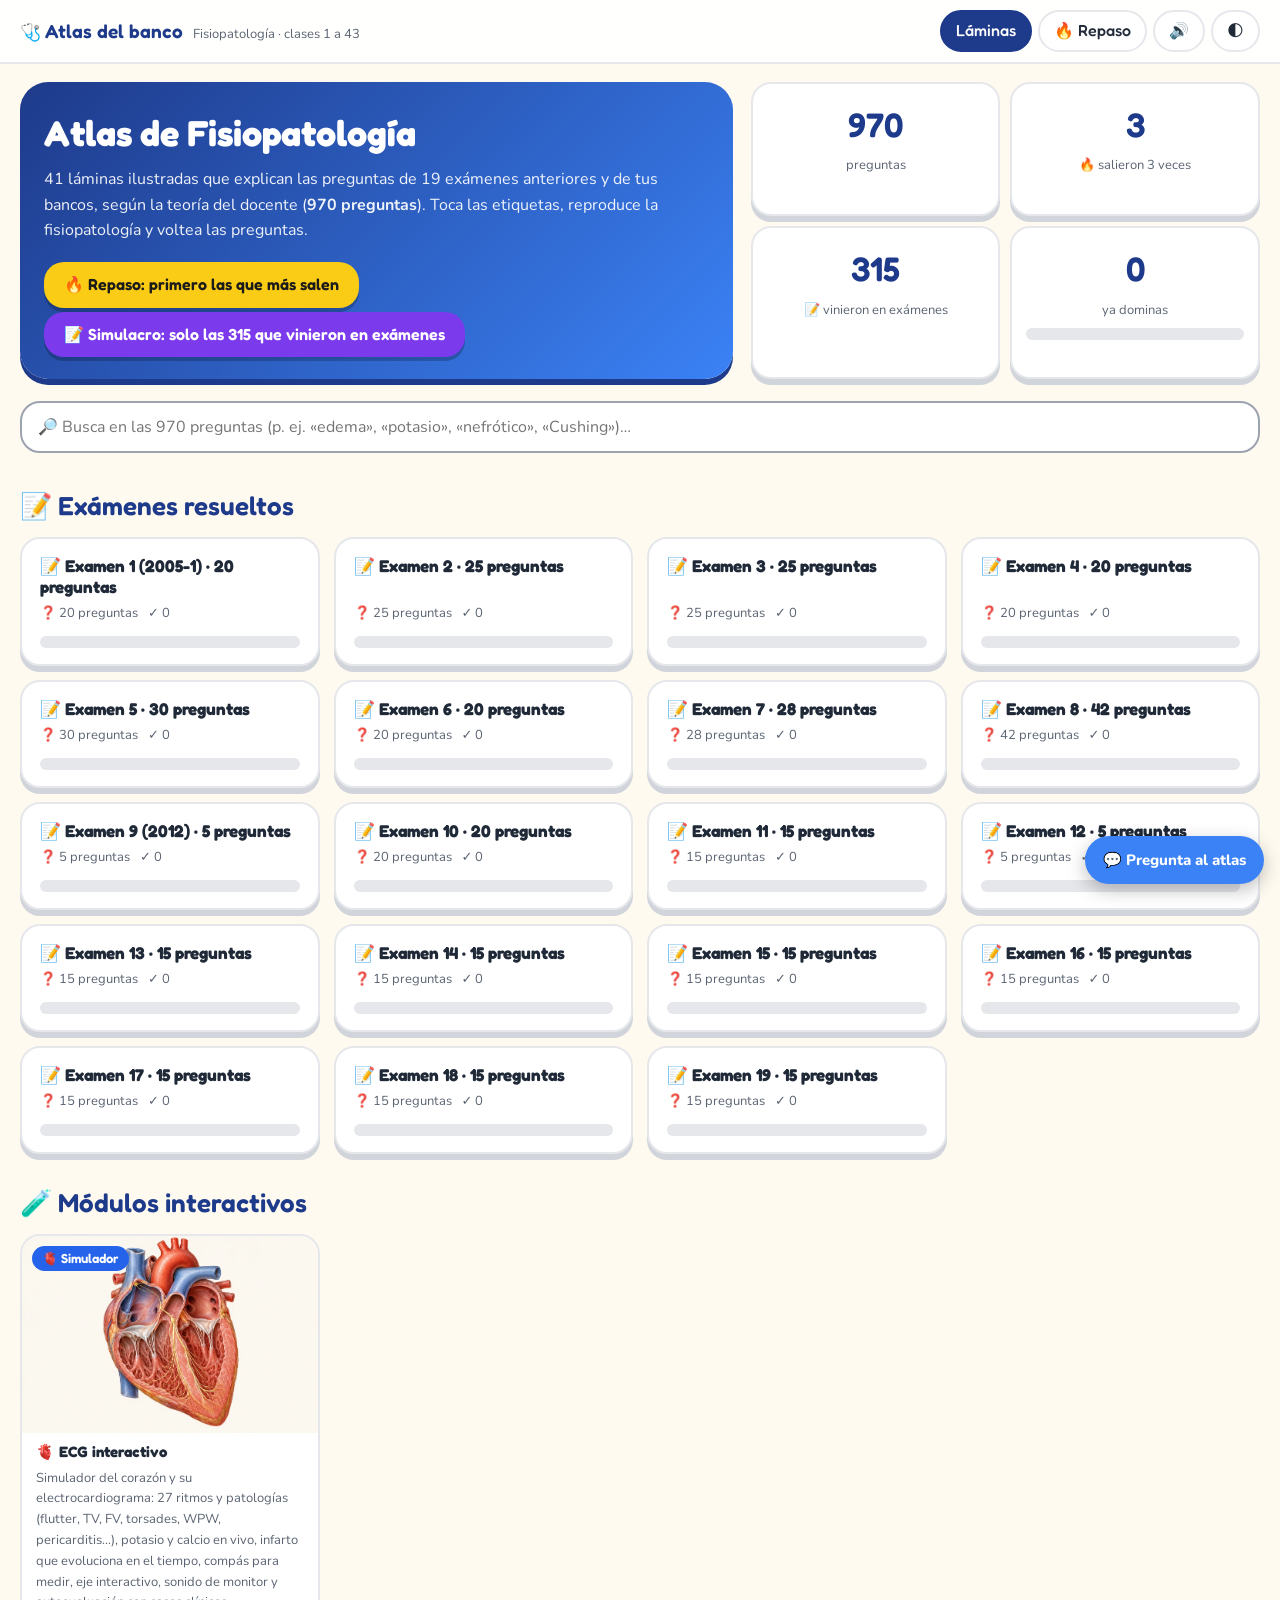
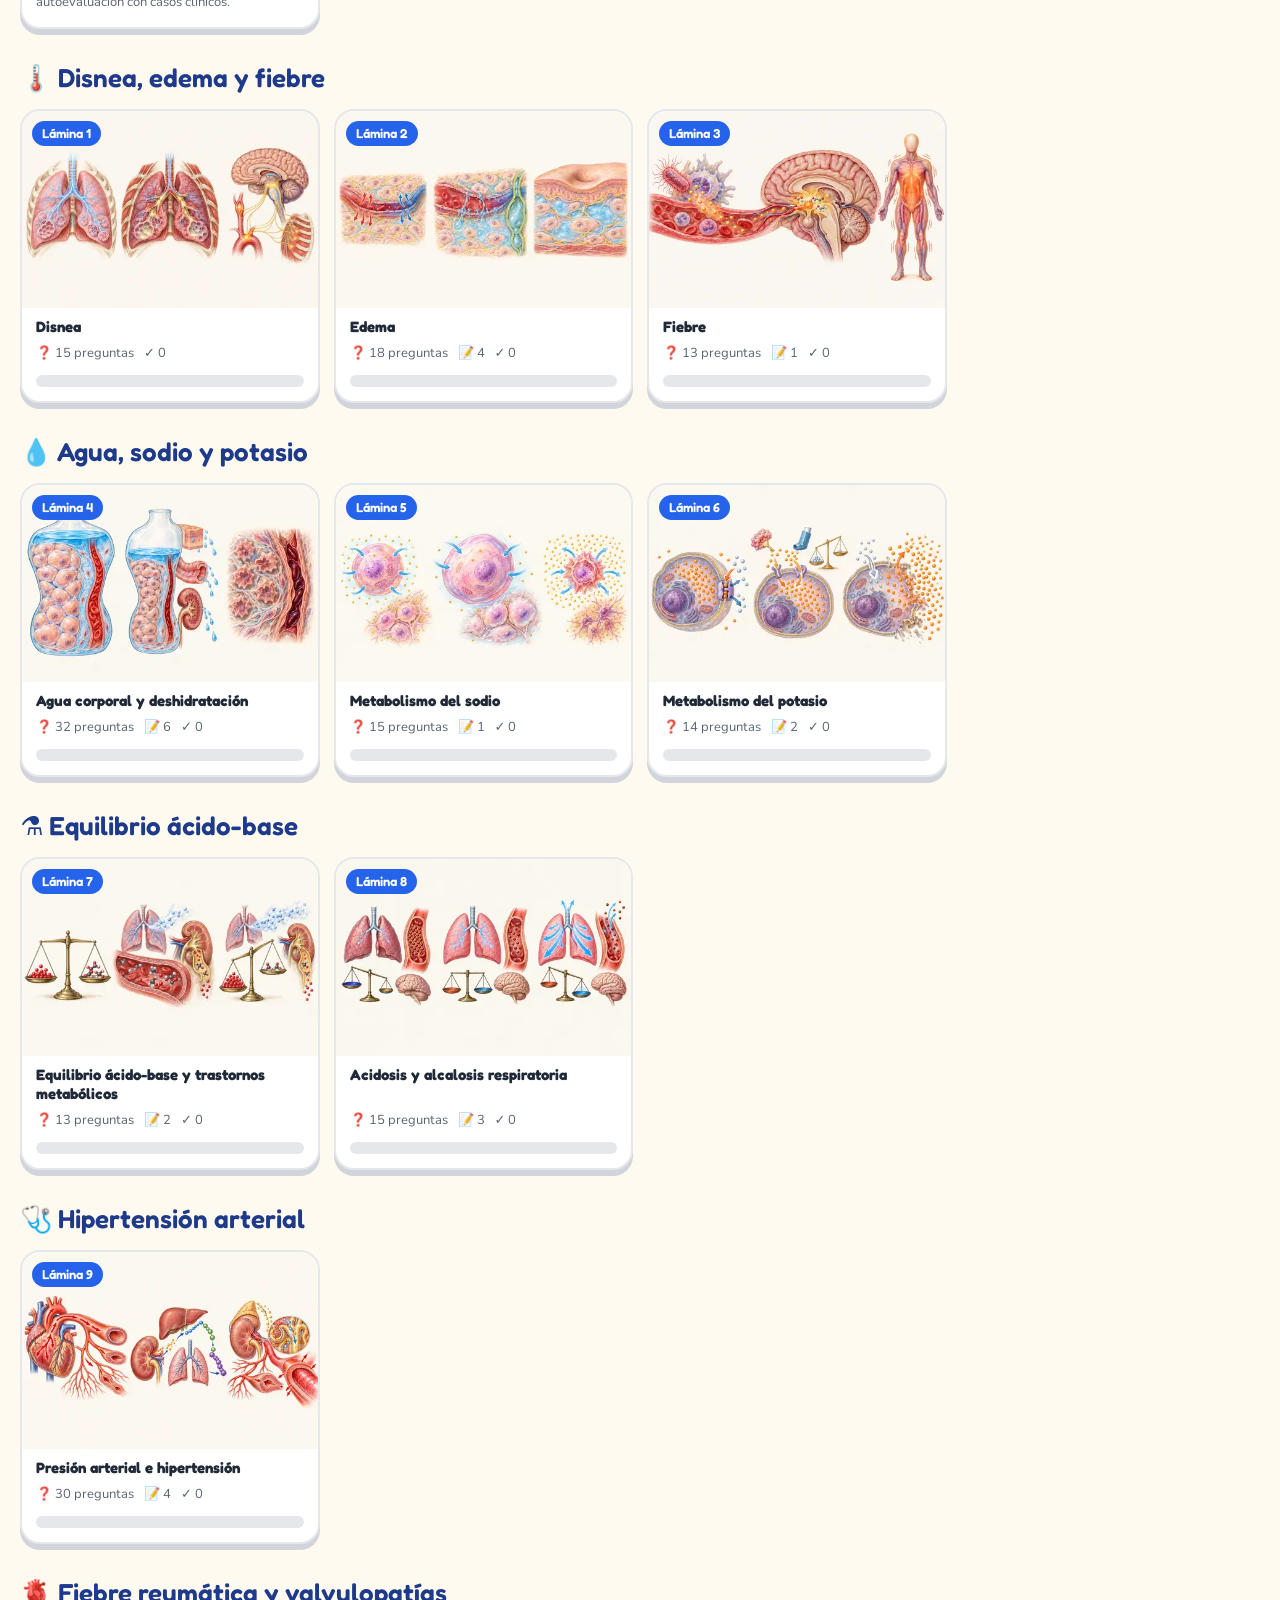
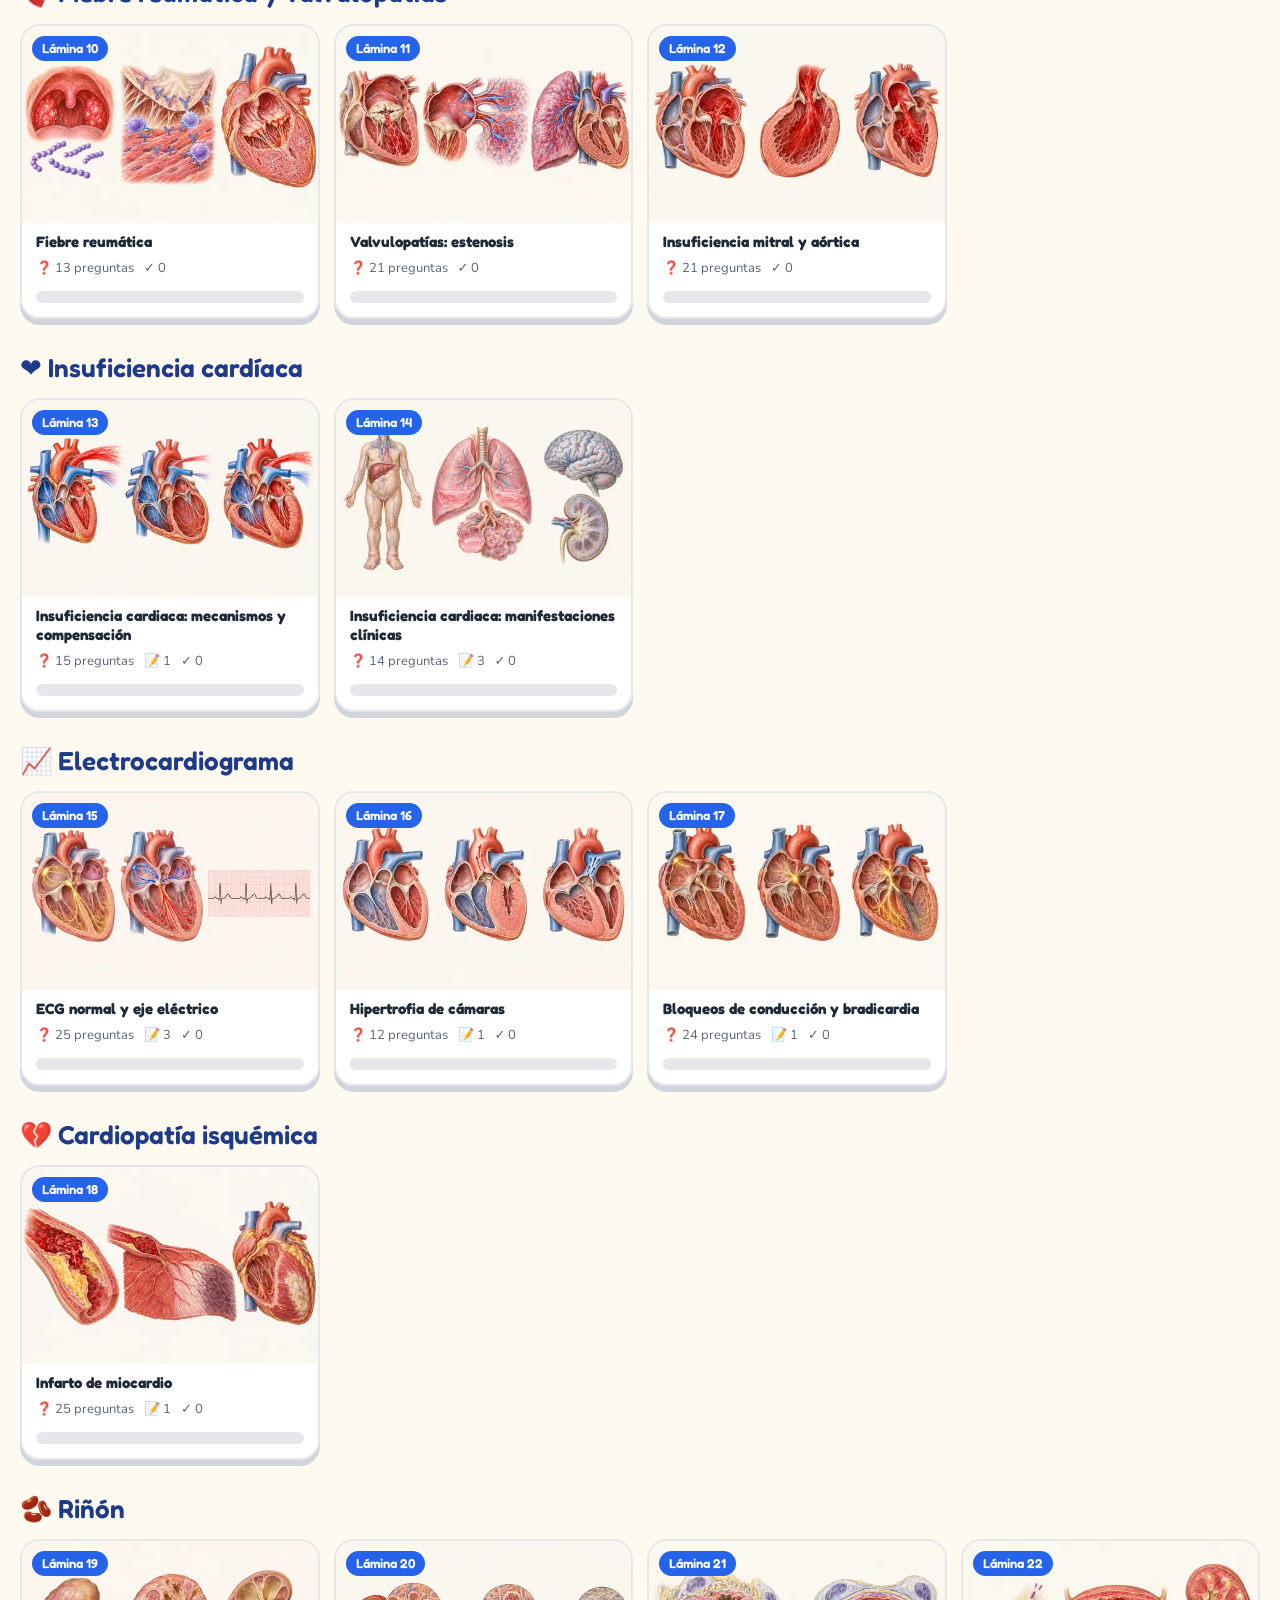
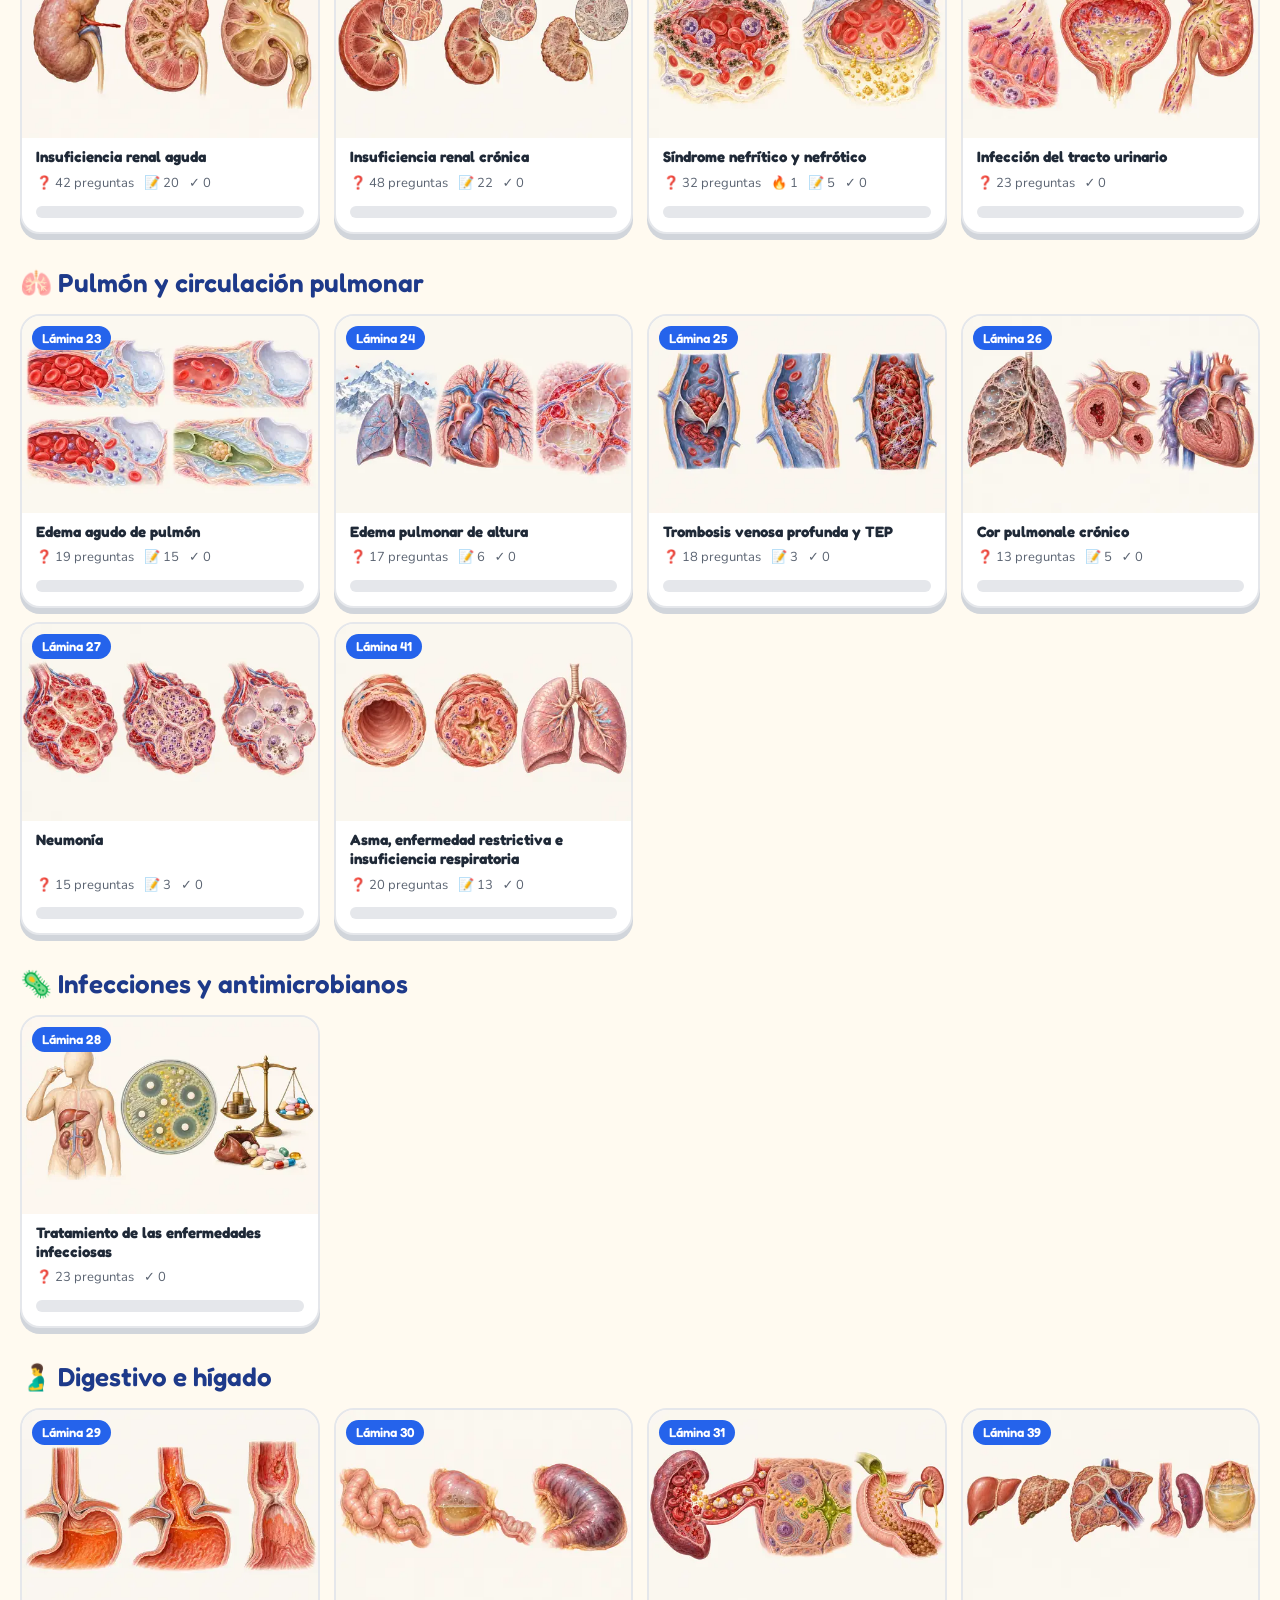
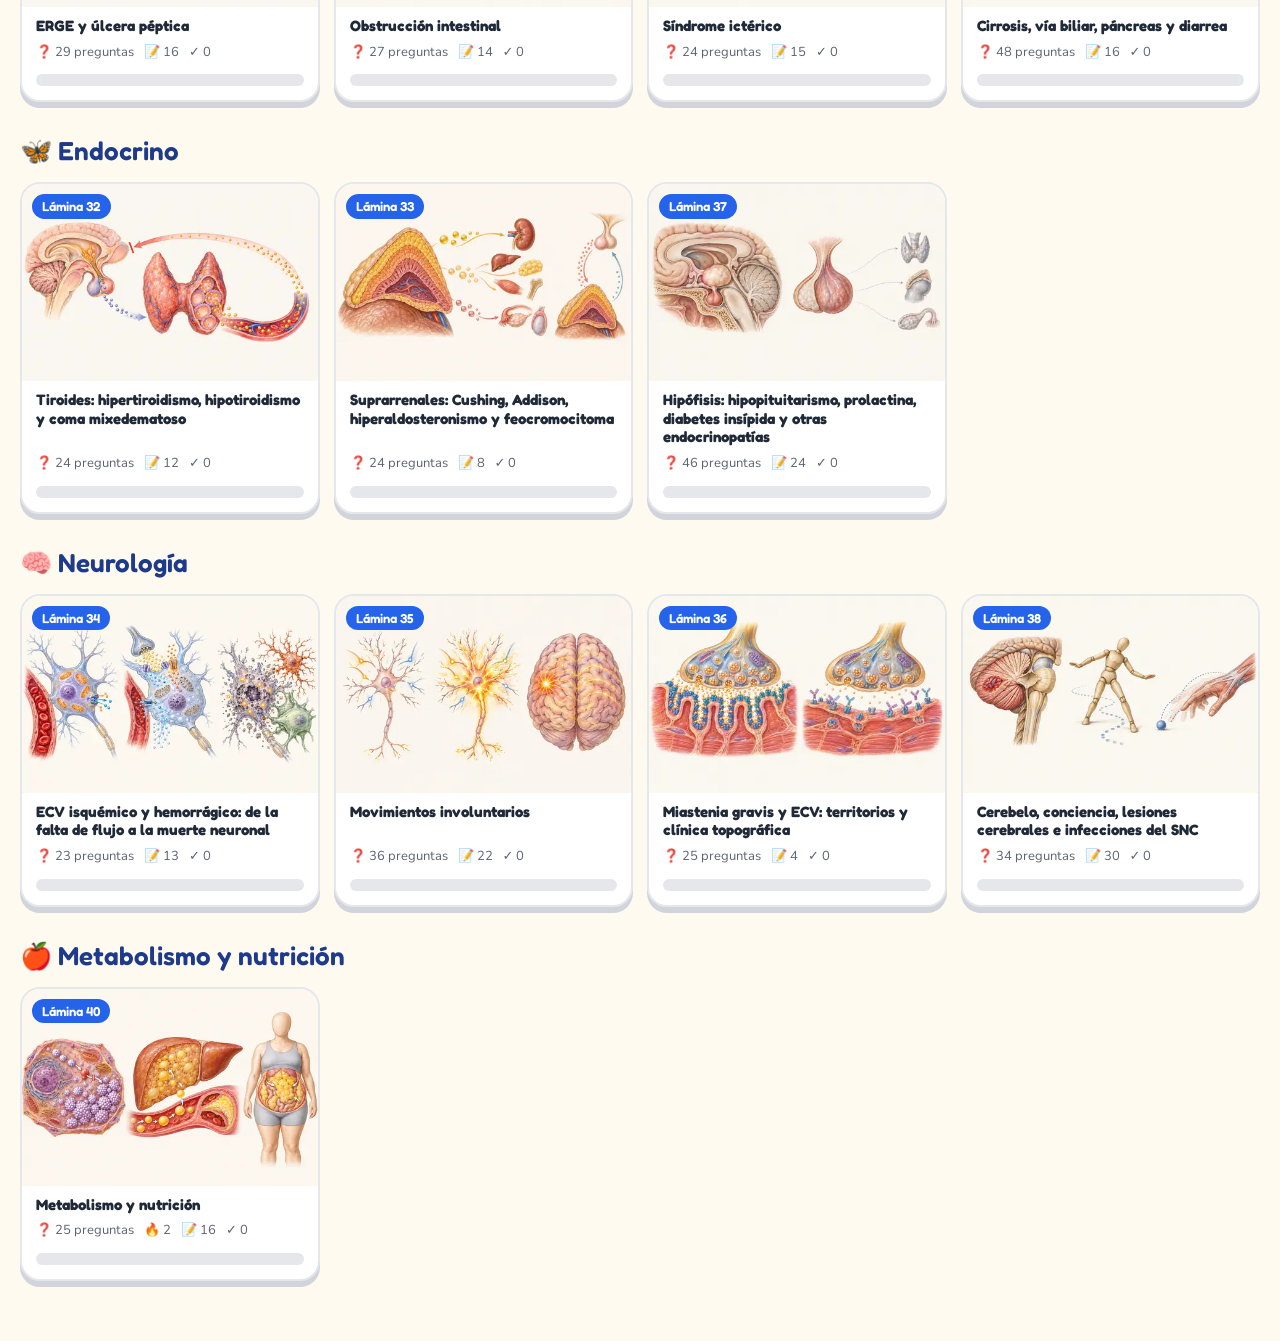
==== index.html @ c5827f99 "ECG ampliado: 27 patrones, compás, eje, potasio y calcio, infarto en el tiempo; animaciones corregid" ====
<!doctype html>
<html lang="es">
<head>
<meta charset="utf-8">
<meta name="viewport" content="width=device-width, initial-scale=1">
<title>Atlas del banco · Semiología</title>
<meta name="theme-color" content="#1d4f63">
<link rel="manifest" href="manifest.webmanifest">
<link rel="icon" href="icono-192.png">
<link rel="apple-touch-icon" href="icono-192.png">
<meta name="apple-mobile-web-app-capable" content="yes">
<meta name="mobile-web-app-capable" content="yes">
<meta name="apple-mobile-web-app-title" content="Atlas Semio">
<link rel="stylesheet" href="fonts.css?v=20261029162640">
<link rel="stylesheet" href="app.css?v=20261029162640">
</head>
<body>
<header class="barra">
  <a class="marca" href="#/">🩺 <b>Atlas del banco</b> <span>Semiología · temas 1 a 13</span></a>
  <nav>
    <a href="#/" data-nav="inicio">Láminas</a>
    <a href="#/repaso" data-nav="repaso">🔥 Repaso</a>
    <button id="tema-btn" title="Cambiar tema claro u oscuro">🌓</button>
  </nav>
</header>
<main id="vista"></main>
<div id="toast" role="status"></div>
<script src="datos.js?v=20261029162640"></script>
<script src="app.js?v=20261029162640"></script>
<script src="chat.js?v=20261029162640"></script>
<script>
// sin internet: el service worker guarda el atlas completo la primera vez que se abre con conexión
if ("serviceWorker" in navigator && location.protocol.startsWith("http")) {
  addEventListener("load", () => {
    const aviso = () => { const t = document.getElementById("toast"); t.textContent = "📥 Atlas guardado completo: ya funciona sin internet"; t.className = "bien ver"; setTimeout(() => t.classList.remove("ver"), 3500); };
    navigator.serviceWorker.addEventListener("message", ev => { if (ev.data === "atlas-completo") aviso(); });
    navigator.serviceWorker.register("sw.js").catch(() => {});
    // las láminas grandes se guardan después de que la página ya se ve (y se completan si faltara alguna)
    navigator.serviceWorker.ready.then(reg => setTimeout(() => reg.active && reg.active.postMessage("guardar-resto"), 1500));
  });
}
</script>
</body>
</html>
---- fonts.css ----
/* Fredoka y Nunito locales (latin y latin-ext): el atlas funciona sin internet */
@font-face {
  font-family: 'Fredoka';
  font-style: normal;
  font-weight: 500;
  font-stretch: 100%;
  font-display: swap;
  src: url(fonts/fredoka-latin-ext.woff2) format('woff2');
  unicode-range: U+0100-02BA, U+02BD-02C5, U+02C7-02CC, U+02CE-02D7, U+02DD-02FF, U+0304, U+0308, U+0329, U+1D00-1DBF, U+1E00-1E9F, U+1EF2-1EFF, U+2020, U+20A0-20AB, U+20AD-20C4, U+2113, U+2C60-2C7F, U+A720-A7FF;
}
@font-face {
  font-family: 'Fredoka';
  font-style: normal;
  font-weight: 500;
  font-stretch: 100%;
  font-display: swap;
  src: url(fonts/fredoka-latin.woff2) format('woff2');
  unicode-range: U+0000-00FF, U+0131, U+0152-0153, U+02BB-02BC, U+02C6, U+02DA, U+02DC, U+0304, U+0308, U+0329, U+2000-206F, U+20AC, U+2122, U+2191, U+2193, U+2212, U+2215, U+FEFF, U+FFFD;
}
@font-face {
  font-family: 'Fredoka';
  font-style: normal;
  font-weight: 600;
  font-stretch: 100%;
  font-display: swap;
  src: url(fonts/fredoka-latin-ext.woff2) format('woff2');
  unicode-range: U+0100-02BA, U+02BD-02C5, U+02C7-02CC, U+02CE-02D7, U+02DD-02FF, U+0304, U+0308, U+0329, U+1D00-1DBF, U+1E00-1E9F, U+1EF2-1EFF, U+2020, U+20A0-20AB, U+20AD-20C4, U+2113, U+2C60-2C7F, U+A720-A7FF;
}
@font-face {
  font-family: 'Fredoka';
  font-style: normal;
  font-weight: 600;
  font-stretch: 100%;
  font-display: swap;
  src: url(fonts/fredoka-latin.woff2) format('woff2');
  unicode-range: U+0000-00FF, U+0131, U+0152-0153, U+02BB-02BC, U+02C6, U+02DA, U+02DC, U+0304, U+0308, U+0329, U+2000-206F, U+20AC, U+2122, U+2191, U+2193, U+2212, U+2215, U+FEFF, U+FFFD;
}
@font-face {
  font-family: 'Fredoka';
  font-style: normal;
  font-weight: 700;
  font-stretch: 100%;
  font-display: swap;
  src: url(fonts/fredoka-latin-ext.woff2) format('woff2');
  unicode-range: U+0100-02BA, U+02BD-02C5, U+02C7-02CC, U+02CE-02D7, U+02DD-02FF, U+0304, U+0308, U+0329, U+1D00-1DBF, U+1E00-1E9F, U+1EF2-1EFF, U+2020, U+20A0-20AB, U+20AD-20C4, U+2113, U+2C60-2C7F, U+A720-A7FF;
}
@font-face {
  font-family: 'Fredoka';
  font-style: normal;
  font-weight: 700;
  font-stretch: 100%;
  font-display: swap;
  src: url(fonts/fredoka-latin.woff2) format('woff2');
  unicode-range: U+0000-00FF, U+0131, U+0152-0153, U+02BB-02BC, U+02C6, U+02DA, U+02DC, U+0304, U+0308, U+0329, U+2000-206F, U+20AC, U+2122, U+2191, U+2193, U+2212, U+2215, U+FEFF, U+FFFD;
}
@font-face {
  font-family: 'Nunito';
  font-style: normal;
  font-weight: 400;
  font-display: swap;
  src: url(fonts/nunito-latin-ext.woff2) format('woff2');
  unicode-range: U+0100-02BA, U+02BD-02C5, U+02C7-02CC, U+02CE-02D7, U+02DD-02FF, U+0304, U+0308, U+0329, U+1D00-1DBF, U+1E00-1E9F, U+1EF2-1EFF, U+2020, U+20A0-20AB, U+20AD-20C4, U+2113, U+2C60-2C7F, U+A720-A7FF;
}
@font-face {
  font-family: 'Nunito';
  font-style: normal;
  font-weight: 400;
  font-display: swap;
  src: url(fonts/nunito-latin.woff2) format('woff2');
  unicode-range: U+0000-00FF, U+0131, U+0152-0153, U+02BB-02BC, U+02C6, U+02DA, U+02DC, U+0304, U+0308, U+0329, U+2000-206F, U+20AC, U+2122, U+2191, U+2193, U+2212, U+2215, U+FEFF, U+FFFD;
}
@font-face {
  font-family: 'Nunito';
  font-style: normal;
  font-weight: 600;
  font-display: swap;
  src: url(fonts/nunito-latin-ext.woff2) format('woff2');
  unicode-range: U+0100-02BA, U+02BD-02C5, U+02C7-02CC, U+02CE-02D7, U+02DD-02FF, U+0304, U+0308, U+0329, U+1D00-1DBF, U+1E00-1E9F, U+1EF2-1EFF, U+2020, U+20A0-20AB, U+20AD-20C4, U+2113, U+2C60-2C7F, U+A720-A7FF;
}
@font-face {
  font-family: 'Nunito';
  font-style: normal;
  font-weight: 600;
  font-display: swap;
  src: url(fonts/nunito-latin.woff2) format('woff2');
  unicode-range: U+0000-00FF, U+0131, U+0152-0153, U+02BB-02BC, U+02C6, U+02DA, U+02DC, U+0304, U+0308, U+0329, U+2000-206F, U+20AC, U+2122, U+2191, U+2193, U+2212, U+2215, U+FEFF, U+FFFD;
}
@font-face {
  font-family: 'Nunito';
  font-style: normal;
  font-weight: 700;
  font-display: swap;
  src: url(fonts/nunito-latin-ext.woff2) format('woff2');
  unicode-range: U+0100-02BA, U+02BD-02C5, U+02C7-02CC, U+02CE-02D7, U+02DD-02FF, U+0304, U+0308, U+0329, U+1D00-1DBF, U+1E00-1E9F, U+1EF2-1EFF, U+2020, U+20A0-20AB, U+20AD-20C4, U+2113, U+2C60-2C7F, U+A720-A7FF;
}
@font-face {
  font-family: 'Nunito';
  font-style: normal;
  font-weight: 700;
  font-display: swap;
  src: url(fonts/nunito-latin.woff2) format('woff2');
  unicode-range: U+0000-00FF, U+0131, U+0152-0153, U+02BB-02BC, U+02C6, U+02DA, U+02DC, U+0304, U+0308, U+0329, U+2000-206F, U+20AC, U+2122, U+2191, U+2193, U+2212, U+2215, U+FEFF, U+FFFD;
}
@font-face {
  font-family: 'Nunito';
  font-style: normal;
  font-weight: 800;
  font-display: swap;
  src: url(fonts/nunito-latin-ext.woff2) format('woff2');
  unicode-range: U+0100-02BA, U+02BD-02C5, U+02C7-02CC, U+02CE-02D7, U+02DD-02FF, U+0304, U+0308, U+0329, U+1D00-1DBF, U+1E00-1E9F, U+1EF2-1EFF, U+2020, U+20A0-20AB, U+20AD-20C4, U+2113, U+2C60-2C7F, U+A720-A7FF;
}
@font-face {
  font-family: 'Nunito';
  font-style: normal;
  font-weight: 800;
  font-display: swap;
  src: url(fonts/nunito-latin.woff2) format('woff2');
  unicode-range: U+0000-00FF, U+0131, U+0152-0153, U+02BB-02BC, U+02C6, U+02DA, U+02DC, U+0304, U+0308, U+0329, U+2000-206F, U+20AC, U+2122, U+2191, U+2193, U+2212, U+2215, U+FEFF, U+FFFD;
}
---- app.css ----
/* Atlas del banco · Semiología — estilos */
:root{
  --fondo:#f3efe7;--papel:#ffffff;--tx:#24323a;--tx2:#5d6b72;--borde:#e3ddd2;
  --az:#1d4f63;--azc:#2f6db0;--ro:#8e2c35;--ve:#6a9a3a;--na:#c06a1c;--mo:#5b3d8a;--am:#f2b705;
  --ok:#2e7d32;--mal:#c62828;--sombra:0 1px 3px rgba(0,0,0,.12),0 4px 14px rgba(0,0,0,.06);
}
@media (prefers-color-scheme:dark){:root:not([data-theme="light"]){
  --fondo:#141a1e;--papel:#1e262c;--tx:#e6ecef;--tx2:#9aa8b0;--borde:#2c373e;--az:#7cc3dd;--azc:#6aa7ea;
  --ro:#e07a84;--mo:#b79cf0;--sombra:0 1px 3px rgba(0,0,0,.5)}}
:root[data-theme="dark"]{--fondo:#141a1e;--papel:#1e262c;--tx:#e6ecef;--tx2:#9aa8b0;--borde:#2c373e;--az:#7cc3dd;
  --azc:#6aa7ea;--ro:#e07a84;--mo:#b79cf0;--sombra:0 1px 3px rgba(0,0,0,.5)}
*{box-sizing:border-box}
html,body{overflow-x:hidden;margin:0;background:var(--fondo);color:var(--tx);font-family:"Segoe UI",Calibri,system-ui,Arial,sans-serif;line-height:1.45}
a{color:var(--azc)}
button{font:inherit;cursor:pointer}
.barra{position:sticky;top:0;z-index:50;display:flex;align-items:center;justify-content:space-between;gap:12px;
  padding:10px 20px;background:color-mix(in srgb,var(--papel) 92%,transparent);backdrop-filter:blur(8px);border-bottom:1px solid var(--borde)}
.marca{color:var(--tx);text-decoration:none;font-size:17px}.marca span{color:var(--tx2);font-size:13px;margin-left:6px}
.barra nav{display:flex;gap:6px;align-items:center}
.barra nav a,.barra nav button{padding:6px 12px;border-radius:999px;text-decoration:none;color:var(--tx);border:1px solid var(--borde);background:var(--papel)}
.barra nav a.act{background:var(--az);color:#fff;border-color:var(--az)}
main{max-width:1500px;margin:0 auto;padding:18px 20px 60px}
h1{margin:4px 0 4px;color:var(--az);font-size:clamp(22px,3vw,32px);letter-spacing:-.3px}
h1 small{font-size:.5em;color:var(--tx2);font-weight:500;margin-left:6px}
h2{color:var(--az);margin:28px 0 10px;font-size:22px;display:flex;align-items:center;gap:10px}
.lema{color:var(--tx2);max-width:1100px;margin-bottom:14px}
.lema b.i,.i-t{color:var(--azc)} .lema b.d,.d-t{color:var(--ro)}
mark{background:#ffe98a;color:#1b1b1b;padding:0 2px;border-radius:2px}
.res{text-decoration:underline;text-decoration-color:var(--mal);text-decoration-thickness:2px;font-weight:700}
.cx{color:var(--mo);font-weight:700}
b.n{color:var(--ok)} b.a{color:var(--mal)} b.b{color:#1565c0}
.lt,.lt2{text-indent:0;display:inline-grid;place-items:center;width:1.35em;height:1.35em;border-radius:50%;background:var(--am);
  border:1.5px solid #1b1b1b;color:#1b1b1b;font-weight:800;font-size:.8em;vertical-align:.05em;cursor:pointer}
.ref{display:inline-grid;place-items:center;min-width:1.45em;height:1.45em;padding:0 .2em;border-radius:999px;background:var(--azc);
  color:#fff;font-size:.78em;font-weight:700;cursor:pointer;margin:0 1px;text-decoration:none;vertical-align:.08em}
.ref:hover,.lt2:hover,.lt:hover{transform:scale(1.15)}

/* ---------- inicio ---------- */
.portada{display:grid;grid-template-columns:1.4fr 1fr;gap:18px;align-items:stretch;margin-bottom:8px}
.portada .hola{background:linear-gradient(135deg,var(--az),#2f6db0);color:#fff;border-radius:18px;padding:22px 24px;box-shadow:var(--sombra)}
.portada .hola h1{color:#fff;margin:0 0 6px}.portada .hola p{margin:0 0 14px;opacity:.92}
.btn{display:inline-flex;align-items:center;gap:6px;padding:9px 16px;border-radius:999px;border:0;background:var(--am);color:#1b1b1b;font-weight:700;text-decoration:none}
.btn.sec{background:var(--papel);color:var(--tx);border:1px solid var(--borde)}
.btn.chico{padding:6px 12px;font-size:14px}
.stats{display:grid;grid-template-columns:repeat(3,1fr);gap:10px}
.stat{background:var(--papel);border-radius:14px;padding:14px;box-shadow:var(--sombra);text-align:center}
.stat b{display:block;font-size:28px;color:var(--az)}.stat span{color:var(--tx2);font-size:13px}
.barra-prog{height:10px;border-radius:99px;background:var(--borde);overflow:hidden;margin-top:6px}
.barra-prog i{display:block;height:100%;background:linear-gradient(90deg,var(--ve),var(--ok));transition:width .6s}
.buscar{width:100%;padding:12px 16px;border-radius:12px;border:1px solid var(--borde);background:var(--papel);color:var(--tx);font-size:16px;margin:14px 0 4px}
.resultados{display:grid;gap:6px;margin-bottom:10px}
.resultados a{display:block;background:var(--papel);border-radius:10px;padding:8px 12px;color:var(--tx);text-decoration:none;border-left:4px solid var(--azc)}
.resultados a small{color:var(--tx2)}
.grid-lam{display:grid;grid-template-columns:repeat(auto-fill,minmax(250px,1fr));gap:14px}
.tarj{background:var(--papel);border-radius:16px;overflow:hidden;box-shadow:var(--sombra);text-decoration:none;color:var(--tx);
  display:flex;flex-direction:column;transition:transform .2s,box-shadow .2s}
.tarj:hover{transform:translateY(-3px);box-shadow:0 8px 24px rgba(0,0,0,.14)}
.tarj .mini{aspect-ratio:3/2;background-size:cover;background-position:center;position:relative}
.tarj .mini span{position:absolute;left:10px;top:10px;background:var(--az);color:#fff;border-radius:999px;padding:2px 10px;font-weight:700;font-size:13px}
.tarj .cuerpo{padding:10px 14px 14px;display:flex;flex-direction:column;gap:6px;flex:1}
.tarj .cuerpo b{font-size:15px;line-height:1.25}
.tarj .meta{color:var(--tx2);font-size:13px;display:flex;gap:10px;flex-wrap:wrap;margin-top:auto}

/* ---------- lámina ---------- */
.migas{font-size:14px;color:var(--tx2);margin-bottom:4px}.migas a{text-decoration:none}
.pestanas{display:flex;gap:6px;flex-wrap:wrap;margin:6px 0 14px;position:sticky;top:52px;z-index:40;padding:6px 0;background:var(--fondo)}
.pestanas a{padding:7px 14px;border-radius:999px;background:var(--papel);border:1px solid var(--borde);color:var(--tx);text-decoration:none;font-size:14px}
.pestanas a:hover{border-color:var(--azc)}
.zona{display:grid;grid-template-columns:minmax(0,1fr) 360px;gap:18px;align-items:start}
.marco{background:var(--papel);border-radius:16px;padding:10px;box-shadow:var(--sombra)}
.controles{display:flex;gap:6px;flex-wrap:wrap;margin-bottom:8px;align-items:center}
.controles .btn{font-size:14px;padding:7px 13px}
.controles .btn.on{background:var(--az);color:#fff}
.quiz-msg{margin-left:auto;font-weight:700;color:var(--az)}
.lienzo{position:relative;width:100%;container-type:inline-size;border-radius:10px;overflow:hidden;user-select:none}
.lienzo img{width:100%;display:block}
.lienzo svg{position:absolute;inset:0;width:100%;height:100%;pointer-events:none;overflow:visible}
.lienzo line,.lienzo ellipse{opacity:0;animation:trazo .5s ease-out forwards}
@keyframes trazo{to{opacity:1}}
.et{position:absolute;background:#fff;color:#1b1b1b;border:max(1px,.17cqw) solid #1b1b1b;border-radius:1.04cqw;padding:.47cqw 1.04cqw;
  font-size:1.39cqw;font-weight:700;line-height:1.15;text-align:center;box-shadow:0 .1cqw .3cqw rgba(0,0,0,.3);
  white-space:nowrap;cursor:pointer;opacity:0;animation:aparece .45s cubic-bezier(.2,.8,.3,1.2) forwards;transition:filter .25s,opacity .25s,box-shadow .2s}
.et .n{display:inline-block;min-width:2.18cqw;height:2.18cqw;line-height:2.18cqw;border-radius:99px;color:#fff;font-size:1.28cqw;margin-right:.6cqw;padding:0 .3cqw;text-align:center}
.et.i .n{background:#2f6db0}.et.d .n{background:#8e2c35}.et.g .n{background:#555}
.et .s{display:block;font-weight:500;font-size:1.24cqw;color:#444}
.et:hover,.et.foco{box-shadow:0 0 0 .35cqw var(--am),0 .3cqw 1cqw rgba(0,0,0,.35);z-index:5}
@keyframes aparece{from{opacity:0;scale:.6}to{opacity:1;scale:1}}
.lienzo.dim .et:not(.foco){opacity:.25!important;filter:grayscale(1)}
.lienzo.dim line{opacity:.25}.lienzo.dim line.foco{opacity:1}
.mk{position:absolute;translate:-50% -50%;width:2.7cqw;height:2.7cqw;border-radius:50%;background:var(--am);color:#1b1b1b;
  border:.25cqw solid #1b1b1b;font-weight:800;font-size:1.46cqw;display:grid;place-items:center;
  box-shadow:0 0 0 .2cqw #fff,0 .2cqw .6cqw rgba(0,0,0,.4);z-index:3;cursor:pointer;animation:late 2.4s ease-in-out infinite}
@keyframes late{0%,100%{box-shadow:0 0 0 .2cqw #fff,0 0 0 .2cqw rgba(242,183,5,.0)}50%{box-shadow:0 0 0 .2cqw #fff,0 0 0 1.1cqw rgba(242,183,5,.35)}}
.mk.brilla{animation:brilla .9s ease-in-out 3}
@keyframes brilla{50%{scale:1.6}}
.pin{position:absolute;translate:-50% -50%;width:3cqw;height:3cqw;border-radius:50%;background:var(--azc);color:#fff;border:.3cqw solid #fff;
  font-weight:800;font-size:1.4cqw;display:grid;place-items:center;cursor:pointer;z-index:4;box-shadow:0 .2cqw .8cqw rgba(0,0,0,.45);transition:scale .2s,background .3s}
.pin:hover{scale:1.25}.pin.bien{background:var(--ok)}.pin.malo{background:var(--mal);animation:sacude .4s}
@keyframes sacude{25%{translate:-60% -50%}75%{translate:-40% -50%}}
.lienzo.quiz .et,.lienzo.quiz line{display:none}.lienzo.quiz .et.revelada{display:block}
.lado{display:flex;flex-direction:column;gap:12px;position:sticky;top:110px}
.caja{background:var(--papel);border-radius:14px;padding:14px 16px;box-shadow:var(--sombra)}
.caja h3{margin:0 0 8px;color:var(--az);font-size:17px}
.caja p{margin:0 0 8px}
.caja.tip{background:color-mix(in srgb,var(--mo) 13%,var(--papel));border-left:5px solid var(--mo)}
.caja.num{border-left:5px solid var(--na)}
.caja.num ul{list-style:none;margin:0;padding:0}.caja.num li{margin:0 0 8px;padding-left:1.9em;text-indent:-1.9em;font-size:14.5px}
.caja.info{border-left:5px solid var(--azc);animation:entra .35s}
@keyframes entra{from{opacity:0;translate:0 8px}}
.caja.info .qmini{border-top:1px solid var(--borde);padding-top:8px;margin-top:8px;font-size:14px}
.fuente{font-size:12px;color:var(--tx2);margin-top:8px}

/* cadena */
.cad-ctl{display:flex;gap:8px;align-items:center;margin-bottom:10px;flex-wrap:wrap}
.pasos{display:flex;gap:10px;align-items:stretch}
.paso{flex:1;border-radius:16px;color:#fff;padding:14px;display:flex;flex-direction:column;gap:8px;min-width:0;
  transition:opacity .5s,translate .5s,filter .5s;cursor:pointer}
.pasos.oculto .paso:not(.visto){opacity:.12;filter:grayscale(1);translate:0 10px}
.paso .t{font-size:17px;font-weight:800;text-align:center}
.paso .m{font-size:14.5px;line-height:1.4}.paso .m .cx{color:#fff3a8}
.paso .pr{margin-top:auto;background:rgba(255,255,255,.94);color:#1b1b1b;border-radius:10px;padding:9px 11px;font-size:14px}
.paso .pr .rf{display:block;color:#555;font-size:12.5px;margin-top:4px}
.paso.activo{outline:4px solid var(--am);outline-offset:3px}
.p1{background:#7a9a3a}.p2{background:#1d4f63}.p3{background:#2f6db0}.p4{background:#8e2c35}.p5{background:#c06a1c}
.flecha{flex:none;width:26px;display:grid;place-items:center;color:var(--tx2);font-size:24px;font-weight:800;transition:opacity .4s}
.pasos.oculto .flecha:not(.visto){opacity:0}
.extra{display:grid;grid-template-columns:1fr 1fr;gap:12px;margin-top:12px}
.extra>div{background:var(--papel);border-radius:14px;padding:12px 14px;border-left:5px solid var(--ve);box-shadow:var(--sombra)}
.extra>div.k{border-left-color:var(--mo)}
.esc{background:var(--papel);border-radius:14px;padding:12px 14px;margin-top:12px;border-left:5px solid #2f6db0;box-shadow:var(--sombra)}
.esc.d{border-left-color:#8e2c35}
.esc .et2{font-weight:800;color:var(--az);margin-bottom:8px}
.esl{display:flex;gap:6px;align-items:stretch}
.esl span.e{flex:1;background:color-mix(in srgb,#2f6db0 12%,var(--papel));border-radius:10px;padding:8px 10px;font-size:14px;
  transition:opacity .4s,background .4s}
.esc.anim .esl span.e:not(.visto){opacity:.2}
.esc.d .esl span.e{background:color-mix(in srgb,#8e2c35 12%,var(--papel))}
.esl span.e.fin{background:#2f6db0;color:#fff}.esc.d .esl span.e.fin{background:#8e2c35}
.esl i{font-style:normal;font-weight:800;color:var(--tx2);display:grid;place-items:center}
.libre{margin-top:14px;background:var(--papel);border-radius:14px;padding:12px;box-shadow:var(--sombra);overflow-x:auto}
.libre svg{max-width:100%;height:auto}

/* preguntas */
.filtros{display:flex;gap:6px;flex-wrap:wrap;margin-bottom:12px;align-items:center}
.filtros button{padding:6px 12px;border-radius:999px;border:1px solid var(--borde);background:var(--papel);color:var(--tx);font-size:14px}
.filtros button.on{background:var(--az);color:#fff;border-color:var(--az)}
.filtros .cuenta{margin-left:auto;color:var(--tx2);font-size:14px}
.fichas{display:grid;grid-template-columns:repeat(auto-fill,minmax(340px,1fr));gap:12px}
.ficha{perspective:1400px;min-height:190px}
.ficha .giro{position:relative;width:100%;height:100%;min-height:190px;transition:transform .6s cubic-bezier(.3,.7,.3,1);transform-style:preserve-3d}
.ficha.vuelta .giro{transform:rotateY(180deg)}
.cara{position:absolute;inset:0;backface-visibility:hidden;background:var(--papel);border-radius:14px;padding:14px 16px;box-shadow:var(--sombra);
  border-left:6px solid #555;display:flex;flex-direction:column;gap:8px;overflow:auto}
.ficha.i .cara{border-left-color:#2f6db0}.ficha.d .cara{border-left-color:#8e2c35}
.cara.atras{transform:rotateY(180deg)}
.cara .h{display:flex;gap:10px;align-items:flex-start;font-weight:700}
.cara .num{flex:none;width:28px;height:28px;border-radius:50%;background:#555;color:#fff;display:grid;place-items:center;font-size:14px}
.ficha.i .num{background:#2f6db0}.ficha.d .num{background:#8e2c35}
.badge{font-size:12px;padding:2px 8px;border-radius:999px;color:#fff;white-space:nowrap;margin-left:auto}
.b2{background:var(--na)}.b3{background:var(--mal)}
.badges{margin-left:auto;display:flex;flex-wrap:wrap;gap:4px;justify-content:flex-end}.badges .badge{margin-left:0}
.bx{background:#5b3fa0}
.clave{font-size:15px;color:var(--ok);font-weight:600;margin-bottom:4px}
.exs{font-size:12.5px;color:var(--tx2);border-left:3px solid #5b3fa0;padding:4px 8px;margin-top:6px;background:rgba(91,63,160,.08);border-radius:4px}
.btn.ex{background:#5b3fa0;margin-left:6px}
.op{color:var(--tx2);font-size:14px}
.pista{margin-top:auto;color:var(--tx2);font-size:13px;text-align:center}
.r{font-size:15px}.r::before{content:"R (banco): ";font-weight:700;color:var(--ok)}
.r.sb::before{content:"R (tu teoría): ";color:var(--azc)}
div.ok{font-size:14px;color:var(--mal)}div.ok::before{content:"⚠️ Según tu teoría: ";font-weight:700}
.x{font-size:14.5px}.x::before{content:"💡 "}
.truco{font-size:14px;color:var(--mo)}.truco::before{content:"🧠 "}
.marcar{display:flex;gap:8px;margin-top:auto}
.marcar button{flex:1;padding:7px;border-radius:10px;border:1px solid var(--borde);background:var(--papel);color:var(--tx);font-weight:700}
.marcar button.si.on{background:var(--ok);color:#fff;border-color:var(--ok)}
.marcar button.no.on{background:var(--mal);color:#fff;border-color:var(--mal)}
.ficha.resalta .cara{box-shadow:0 0 0 4px var(--am),var(--sombra)}
.estado-ok .cara.frente{background:color-mix(in srgb,var(--ok) 8%,var(--papel))}
.tabla{width:100%;border-collapse:collapse;background:var(--papel);border-radius:14px;overflow:hidden;box-shadow:var(--sombra);font-size:14.5px}
.tabla th{background:var(--az);color:#fff;padding:9px 12px;text-align:left}
.tabla td{padding:8px 12px;border-bottom:1px solid var(--borde);vertical-align:top}
.tabla td:first-child{font-weight:700}
.tabla-wrap{overflow-x:auto}

/* repaso */
.repaso{max-width:760px;margin:0 auto}
.repaso .ficha{min-height:340px}.repaso .ficha .giro{min-height:340px}
.repaso .cara{font-size:16px}
.repaso .nav{display:flex;justify-content:space-between;align-items:center;margin-top:14px;gap:8px}
.kbd{font-size:12px;color:var(--tx2);text-align:center;margin-top:8px}
#toast{position:fixed;left:50%;bottom:24px;translate:-50% 20px;opacity:0;background:var(--az);color:#fff;padding:10px 18px;border-radius:999px;
  transition:opacity .3s,translate .3s;z-index:99;pointer-events:none}
#toast.ver{opacity:1;translate:-50% 0}

@media (max-width:1100px){.zona{grid-template-columns:minmax(0,1fr)}.lado{position:static}.portada{grid-template-columns:1fr}}
@media (max-width:820px){
  .pasos{flex-direction:column}.flecha{transform:rotate(90deg);width:auto;height:22px}
  .extra{grid-template-columns:1fr}.esl{flex-direction:column}.esl i{transform:rotate(90deg)}
  .lienzo:not(.quiz) .et{display:none}.lienzo:not(.quiz) line{display:none}
  .lienzo .pin.movil{display:grid}
  main{padding:12px 12px 50px}.fichas{grid-template-columns:1fr}.stats{grid-template-columns:repeat(3,1fr)}
  .barra .marca span{display:none}
  .barra{padding:8px 10px}.barra nav a,.barra nav button{padding:5px 9px;font-size:14px}.marca b{font-size:15px}
  .zona>div,.marco{min-width:0}
}
.pin.movil{display:none}
@media (prefers-reduced-motion:reduce){*{animation:none!important;transition:none!important}.et,.lienzo line,.lienzo ellipse{opacity:1}}

/* ---------- carrusel de fichas ---------- */
.carrusel{position:relative;margin:0 -20px}
.pista-c{position:relative;display:flex;gap:18px;overflow-x:auto;scroll-snap-type:x mandatory;padding:18px max(20px,calc(50% - 350px)) 26px;
  scrollbar-width:none;cursor:grab;overscroll-behavior-x:contain}
.pista-c::-webkit-scrollbar{display:none}
.pista-c.arrastra{cursor:grabbing;scroll-snap-type:none}
.pista-c .ficha{flex:0 0 min(700px,86%);scroll-snap-align:center;min-height:360px;opacity:.38;transform:scale(.9);
  transition:opacity .35s,transform .35s;perspective:1600px}
.pista-c .ficha.actual{opacity:1;transform:scale(1)}
.pista-c .ficha .giro{min-height:360px}
.pista-c .cara{padding:22px 26px;gap:12px;font-size:16px}
.pista-c .cara .h{font-size:19px;line-height:1.35}
.pista-c .cara .num{width:34px;height:34px;font-size:16px}
.pista-c .cara.frente{justify-content:center}
.pista-c .cara.frente .pista{margin-top:18px;font-size:14px}
.pista-c .r{font-size:17px}.pista-c .x{font-size:15.5px}
.pista-c .ficha:not(.actual) .cara{pointer-events:none}
.pista-c .ficha:not(.actual){cursor:pointer}
.cnav{position:absolute;top:50%;translate:0 -50%;z-index:5;width:48px;height:48px;border-radius:50%;border:1px solid var(--borde);
  background:var(--papel);color:var(--tx);font-size:30px;line-height:1;box-shadow:var(--sombra);display:grid;place-items:center;transition:opacity .2s,scale .2s}
.cnav:hover:not(:disabled){scale:1.1}.cnav:disabled{opacity:.25;cursor:default}
.cnav.prev{left:max(8px,calc(50% - 410px))}.cnav.next{right:max(8px,calc(50% - 410px))}
.c-pie{display:flex;flex-direction:column;align-items:center;gap:8px;margin-top:-6px}
#c-pos{font-weight:700;color:var(--az)}
.puntos{display:flex;flex-wrap:wrap;justify-content:center;gap:6px;max-width:760px}
.pt{width:11px;height:11px;border-radius:50%;border:0;padding:0;background:var(--borde);transition:transform .2s,background .2s}
.pt.fuego{box-shadow:0 0 0 2px var(--na) inset}
.pt.ok{background:var(--ok)}.pt.mal{background:var(--mal)}
.pt.on{transform:scale(1.6);background:var(--az)}
@media (max-width:820px){.carrusel{margin:0 -12px}.pista-c{padding:14px 7% 22px;gap:10px}.pista-c .ficha{flex-basis:86%}
  .cnav{display:none}.pista-c .cara{padding:16px 18px;font-size:15px}.pista-c .cara .h{font-size:17px}.c-pie .kbd{display:none}}
.repaso .cara.frente{justify-content:center}.repaso .cara .h{font-size:20px}
.op{margin:0;padding-left:1.6em}.op li{margin:2px 0}.op li::marker{font-weight:700;color:var(--azc)}

/* ---------- carrusel de imágenes (diapositivas) ---------- */
.dtabs{display:flex;gap:6px;overflow-x:auto;margin-bottom:8px;padding-bottom:2px;scrollbar-width:thin}
.dtabs button{flex:none;padding:6px 12px;border-radius:999px;border:1px solid var(--borde);background:var(--papel);color:var(--tx);font-size:13.5px;white-space:nowrap}
.dtabs button b{display:inline-grid;place-items:center;width:20px;height:20px;border-radius:50%;background:var(--borde);margin-right:4px;font-size:12px}
.dtabs button.on{background:var(--az);color:#fff;border-color:var(--az)}.dtabs button.on b{background:var(--am);color:#1b1b1b}
.dflecha{position:absolute;top:50%;translate:0 -50%;z-index:6;width:4.2cqw;height:4.2cqw;min-width:34px;min-height:34px;border-radius:50%;
  border:0;background:rgba(20,30,36,.55);color:#fff;font-size:max(22px,2.6cqw);line-height:1;display:grid;place-items:center;opacity:.55;transition:opacity .2s,scale .2s}
.lienzo:hover .dflecha{opacity:1}.dflecha:hover{scale:1.1}
.dflecha.prev{left:.8cqw}.dflecha.next{right:.8cqw}
.dcont{position:absolute;right:1cqw;bottom:1cqw;z-index:6;background:rgba(20,30,36,.65);color:#fff;border-radius:999px;padding:2px 10px;font-size:13px;font-weight:700}
.lienzo.cambia img{animation:diapo .45s ease-out}
@keyframes diapo{from{opacity:.2;transform:scale(1.015)}to{opacity:1;transform:none}}
.lienzo.sin-et .et,.lienzo.sin-et svg{visibility:hidden}
.dcap{margin-top:8px;padding:9px 12px;border-radius:10px;background:color-mix(in srgb,var(--azc) 9%,var(--papel));font-size:15px;border-left:4px solid var(--azc)}

/* ---------- franja «Para recordar» + «Números clave» ---------- */
.claves{display:grid;grid-template-columns:1fr;gap:14px;margin-top:18px;align-items:start}
.claves.una{grid-template-columns:1fr}
.recordar{display:flex;gap:14px;background:linear-gradient(135deg,color-mix(in srgb,var(--mo) 22%,var(--papel)),var(--papel));
  border-radius:16px;padding:16px 18px;box-shadow:var(--sombra);border:1px solid color-mix(in srgb,var(--mo) 35%,transparent)}
.recordar .ic{font-size:34px;line-height:1}
.recordar h3{margin:0 0 6px;color:var(--mo);font-size:17px}.recordar p{margin:0;font-size:15.5px;line-height:1.5}
.nums{background:var(--papel);border-radius:16px;padding:14px 16px;box-shadow:var(--sombra);border-top:5px solid var(--na)}
.nums h3{margin:0 0 10px;color:var(--az);font-size:17px}.nums h3 small{font-weight:500;color:var(--tx2);font-size:12.5px;margin-left:6px}
.numgrid{display:grid;grid-template-columns:repeat(auto-fill,minmax(380px,1fr));gap:12px}
.ncard{display:flex;gap:10px;align-items:flex-start;background:color-mix(in srgb,var(--na) 7%,var(--papel));border:1px solid var(--borde);
  border-radius:12px;padding:10px 12px;font-size:14.5px;transition:box-shadow .3s,transform .3s}
.ncard.brilla{box-shadow:0 0 0 3px var(--am);transform:scale(1.02)}
.lt.grande{width:30px;height:30px;font-size:15px;flex:none}
.ntx{flex:1;min-width:0}
.regla{display:block;width:100%;height:auto;color:var(--tx);overflow:visible}
@media (max-width:900px){.claves{grid-template-columns:1fr}}
/* ---------- escalas clínicas ---------- */
.escgrid{display:grid;grid-template-columns:repeat(auto-fill,minmax(420px,1fr));gap:16px;align-items:start}
.escala{background:var(--papel);border-radius:16px;padding:14px 16px;box-shadow:var(--sombra);border-left:5px solid var(--azc);display:flex;flex-direction:column;gap:10px}
.escala .eh{display:flex;gap:10px;align-items:center}.escala .ei{font-size:28px}
.escala .eh b{display:block;font-size:16.5px;color:var(--az)}.escala .eh small{color:var(--tx2);font-size:13px}
.escala table{border-collapse:collapse;font-size:13.5px;width:100%}
.escala th{text-align:left;vertical-align:top;padding:5px 8px 5px 0;white-space:nowrap;color:var(--tx2);font-weight:700;width:1%}
.escala td{padding:4px 0;border-bottom:1px dashed var(--borde)}
.pt2{display:inline-block;margin:2px 4px 2px 0;padding:1px 8px;border-radius:999px;background:color-mix(in srgb,var(--azc) 11%,var(--papel));border:1px solid var(--borde)}
.semaf{display:grid;grid-template-columns:repeat(auto-fit,minmax(120px,1fr));gap:6px}
.semaf div{border-radius:10px;padding:6px 9px;color:#fff;font-size:13px;line-height:1.25}
.semaf b{display:block;font-size:15px}
.sn{background:#2e7d32}.sl{background:#b98900}.sm{background:#d35400}.sg{background:#c62828}
.perla{margin:0;font-size:14px}.litn{margin:0;font-size:12px;color:var(--tx2)}

.unidad{display:block;font-size:12px;color:var(--tx2);margin-top:-2px}

/* reglas grandes con tablita */
.recordar{align-items:center}.recordar p{font-size:16px}
.ncard{padding:12px 14px;font-size:15px}
.regla-box{margin-top:10px;background:color-mix(in srgb,var(--tx) 4%,var(--papel));border:1px solid var(--borde);border-radius:10px;padding:8px 10px 6px}
.rvalor{font-size:12.5px;color:var(--tx2);margin-top:2px}
.rtabla{border-collapse:collapse;width:100%;margin-top:6px;font-size:13px}
.rtabla td{padding:3px 6px;border-top:1px solid var(--borde)}
.rtabla td:first-child{width:18px;padding-left:0}
.rtabla i{display:inline-block;width:14px;height:14px;border-radius:4px;vertical-align:-2px}
.rtabla td:last-child{color:var(--tx2);text-align:right}
.unidad{display:none}
@media (max-width:820px){.numgrid{grid-template-columns:1fr}}

/* escalas como tablas */
.etab{table-layout:fixed;border-collapse:separate;border-spacing:0;width:100%;font-size:14px;border:1px solid var(--borde);border-radius:10px;overflow:hidden}
.etab thead th{background:var(--az);color:#fff;text-align:left;padding:6px 10px;font-size:13px}
.etab tr.sub th{background:color-mix(in srgb,var(--azc) 14%,var(--papel));color:var(--az);text-align:left;padding:6px 10px;font-size:13.5px;border-top:1px solid var(--borde)}
.etab td{padding:5px 10px;border-top:1px solid var(--borde);vertical-align:top}
.etab td.pz,.etab th.pz{text-align:center;font-weight:800;white-space:nowrap}
.etab td.pz{color:var(--az);font-size:15px}
.etab td.e-libre{color:var(--tx)}
.etab:not(.itp) tbody tr:nth-child(odd):not(.sub) td{background:color-mix(in srgb,var(--tx) 3%,var(--papel))}
.etit{font-weight:800;color:var(--az);font-size:14px;margin:2px 0 -4px}
.itp tr td{border-top:1px solid rgba(255,255,255,.15);color:#fff;font-weight:600}
.itp tr td.pz{color:#fff;font-size:15px}
.itp tr.sn td{background:#2e7d32}.itp tr.sl td{background:#a87c00}.itp tr.sm td{background:#c45000}.itp tr.sg td{background:#b71c1c}
.escala .semaf{display:none}
@media (max-width:820px){.escgrid{grid-template-columns:1fr}}
.escala .etab th{width:auto;white-space:normal;color:inherit;vertical-align:middle}.escala .etab thead th{color:#fff}.escala .etab tr.sub th{color:var(--az)}.escala .etab td{border-bottom:0}

/* ---------- opción múltiple ---------- */
.pista-c{align-items:flex-start}
.ficha.mc{perspective:none;min-height:0}
.mcq{background:var(--papel);border-radius:14px;padding:14px 16px;box-shadow:var(--sombra);border-left:6px solid #555;display:flex;flex-direction:column;gap:10px}
.ficha.i .mcq{border-left-color:#2f6db0}.ficha.d .mcq{border-left-color:#8e2c35}
.mcq .h{display:flex;gap:10px;align-items:flex-start;font-weight:700}
.mcq .num{flex:none;width:28px;height:28px;border-radius:50%;background:#555;color:#fff;display:grid;place-items:center;font-size:14px}
.ficha.i .mcq .num{background:#2f6db0}.ficha.d .mcq .num{background:#8e2c35}
.ops{display:flex;flex-direction:column;gap:7px}
.opc{width:100%;display:flex;align-items:center;gap:12px;text-align:left;padding:9px 12px;border-radius:12px;border:1.5px solid var(--borde);
  background:color-mix(in srgb,var(--fondo) 55%,var(--papel));color:var(--tx);transition:border-color .15s,background .15s,transform .1s}
.opc:hover{border-color:var(--azc);transform:translateX(2px)}
.opc .ltr{flex:none;width:28px;height:28px;border-radius:50%;display:grid;place-items:center;font-weight:800;background:var(--borde);color:var(--tx);text-transform:uppercase;font-size:14px}
.opc .otx{flex:1}.opc .ico{flex:none;font-weight:800;font-size:18px}
.porq{display:none;margin:4px 0 2px 40px;padding:6px 10px;font-size:14px;border-left:3px solid var(--borde);color:var(--tx2);line-height:1.45}
.respondida .opc{pointer-events:none}
.respondida .porq{display:block;animation:mc-aparece .35s both}
.respondida .opw.es .opc{border-color:var(--ok);background:color-mix(in srgb,var(--ok) 14%,var(--papel))}
.respondida .opw.es .ltr{background:var(--ok);color:#fff}.respondida .opw.es .ico::after{content:"✓";color:var(--ok)}
.respondida .opw.es .porq{border-left-color:var(--ok);color:var(--tx)}
.respondida .opw.malo .opc{border-color:var(--mal);background:color-mix(in srgb,var(--mal) 13%,var(--papel))}
.respondida .opw.malo .ltr{background:var(--mal);color:#fff}.respondida .opw.malo .ico::after{content:"✗";color:var(--mal)}
.respondida .opw.malo .porq{border-left-color:var(--mal)}
.respondida .opw:not(.es):not(.malo) .opc{opacity:.75}
.respondida .opw.elegida.bien .opc{animation:mc-latido .5s}
.respondida .opw.malo .opc{animation:mc-sacude .4s}
.mcq .pista{margin-top:2px}.respondida .pista{display:none}
.mc-res{display:none;flex-direction:column;gap:8px;border-top:1px dashed var(--borde);padding-top:10px}
.respondida .mc-res{display:flex;animation:mc-aparece .4s both}
.clave-mc{font-size:15px;background:color-mix(in srgb,var(--am) 18%,var(--papel));border-radius:10px;padding:8px 12px}
.mc-pie{display:flex;gap:8px;align-items:center;flex-wrap:wrap}.mc-pie .marcar{flex:1;margin:0}
.reint{padding:7px 12px;border-radius:10px;border:1px solid var(--borde);background:var(--papel);color:var(--tx2)}
.estado-ok .mcq{background:color-mix(in srgb,var(--ok) 6%,var(--papel))}
.ficha.mc.resalta .mcq{box-shadow:0 0 0 4px var(--am),var(--sombra)}
.pista-c .mcq{padding:20px 24px;font-size:16px}.pista-c .mcq .h{font-size:18px;line-height:1.35}
.pista-c .ficha.mc:not(.actual) .mcq{pointer-events:none}
.repaso .mcq .h{font-size:19px}
@keyframes mc-aparece{from{opacity:0;translate:0 -4px}to{opacity:1;translate:0 0}}
@keyframes mc-latido{50%{scale:1.03}}
@keyframes mc-sacude{20%,60%{translate:-5px 0}40%,80%{translate:5px 0}}

/* ---------- pestañas: sección actual y navegación ---------- */
.pestanas{align-items:center}
.pestanas a.act{background:var(--az);color:#fff;border-color:var(--az)}
.pestanas a.nav-l{margin-left:auto}.pestanas a.nav-l~a.nav-l{margin-left:0}
.pestanas .prog{font-size:12px;opacity:.85;margin-left:4px}
.stats{grid-template-columns:repeat(2,1fr)}
@media (max-width:820px){.pestanas{flex-wrap:nowrap;overflow-x:auto;scrollbar-width:none}.pestanas a{white-space:nowrap}
  .porq{margin-left:10px}.pista-c .mcq{padding:14px 14px}.opc{padding:8px 10px;gap:9px}}
.aviso{font-size:14px;background:color-mix(in srgb,var(--na) 14%,var(--papel));border-left:3px solid var(--na);border-radius:6px;padding:6px 10px}

/* =====================================================================
   SISTEMA DE DISEÑO — KidLearn (designmd.ai/chef/kidlearn) adaptado al atlas.
   Ver DESIGN.md en esta carpeta. Capa de estilo: no cambia el contenido.
   ===================================================================== */
:root{
  --fondo:#FFFAF0;--papel:#FFFFFF;--tx:#1F2937;--tx2:#5B6472;--borde:#E5E7EB;
  --az:#1E3A8A;--azc:#3B82F6;--ro:#B91C1C;--ve:#22C55E;--na:#F59E0B;--mo:#7C3AED;--am:#FACC15;
  --ok:#16A34A;--mal:#EF4444;--resalte:#FEF3C7;
  --sombra:0 2px 4px rgba(0,0,0,.08);--sombra-md:0 4px 12px rgba(0,0,0,.12);
  --sombra-juego:0 6px 0 #D1D5DB;--foco:0 0 0 4px rgba(59,130,246,.35);
  --r-sm:12px;--r-md:20px;--r-lg:28px;
  --f-tit:"Fredoka","Nunito",system-ui,sans-serif;--f-cuerpo:"Nunito","Segoe UI",system-ui,Arial,sans-serif;
}
@media (prefers-color-scheme:dark){:root:not([data-theme="light"]){
  --fondo:#0F172A;--papel:#1E293B;--tx:#F1F5F9;--tx2:#A3B0C2;--borde:#334155;--az:#93C5FD;--azc:#60A5FA;
  --ro:#F87171;--mo:#C4B5FD;--resalte:#3B2F0A;--sombra:0 2px 4px rgba(0,0,0,.4);--sombra-md:0 4px 12px rgba(0,0,0,.5);--sombra-juego:0 6px 0 #0B1222}}
:root[data-theme="dark"]{--fondo:#0F172A;--papel:#1E293B;--tx:#F1F5F9;--tx2:#A3B0C2;--borde:#334155;--az:#93C5FD;--azc:#60A5FA;
  --ro:#F87171;--mo:#C4B5FD;--resalte:#3B2F0A;--sombra:0 2px 4px rgba(0,0,0,.4);--sombra-md:0 4px 12px rgba(0,0,0,.5);--sombra-juego:0 6px 0 #0B1222}

html,body{font-family:var(--f-cuerpo);font-size:16px;line-height:1.6}
h1,h2,h3,.marca b,.stat b,.paso .t,#c-pos,.tarj .cuerpo b,.btn,.pestanas a,.filtros button,.badge,.num,.ltr{font-family:var(--f-tit)}
h1{font-weight:700;letter-spacing:0}h2{font-weight:600;font-size:26px}h3{font-weight:600}
:focus-visible{outline:none;box-shadow:var(--foco)!important;border-radius:var(--r-sm)}
.barra{border-bottom:2px solid var(--borde)}
.marca b{font-weight:600;font-size:19px;color:var(--az)}
.barra nav a,.barra nav button{min-height:40px;padding:6px 14px;border-width:2px;font-family:var(--f-tit);font-weight:500}

/* botones: esquinas de 20px y pulsación «chunky» que baja 3px */
.btn{border-radius:var(--r-md);min-height:44px;padding:10px 20px;font-weight:600;font-size:16px;
  box-shadow:0 4px 0 rgba(0,0,0,.22);transition:transform .1s,box-shadow .1s,filter .15s}
.btn:hover{filter:brightness(1.05)}.btn:active{transform:translateY(3px);box-shadow:0 1px 0 rgba(0,0,0,.22)}
.btn.sec{border:2px solid var(--borde);box-shadow:0 4px 0 var(--borde)}
.btn.chico{min-height:40px;padding:7px 14px;font-size:15px}
.btn.ex{background:var(--mo);color:#fff}
.cnav{box-shadow:0 4px 0 var(--borde);border-width:2px}.cnav:active:not(:disabled){translate:0 calc(-50% + 3px);box-shadow:0 1px 0 var(--borde)}

/* chips de filtro y pestañas: píldoras de 36-40px */
.filtros button,.pestanas a,.dtabs button{min-height:40px;border-radius:9999px;border:2px solid var(--borde);font-weight:500;padding:6px 16px;
  background:color-mix(in srgb,var(--borde) 35%,var(--papel));transition:background .15s,border-color .15s,transform .1s}
.filtros button:hover,.pestanas a:hover{border-color:#9CA3AF}
.filtros button.on,.pestanas a.act{background:var(--azc);border-color:var(--azc);color:#fff}
.pestanas{border-bottom:2px solid var(--borde);padding:8px 0}

/* tarjetas: 20px, borde de 2px y sombra de juego; al pasar suben 4px */
.tarj,.stat,.marco,.caja,.recordar,.nums,.escala,.extra>div,.esc,.libre,.resultados a{border-radius:var(--r-md)}
.tarj,.stat{border:2px solid var(--borde);box-shadow:var(--sombra-juego)}
.tarj:hover{transform:translateY(-4px);box-shadow:var(--sombra-md)}
.tarj .mini span{font-family:var(--f-tit);font-weight:600;background:var(--azc)}
.stat b{font-size:34px;font-weight:600}
.portada .hola{border-radius:var(--r-lg);background:linear-gradient(135deg,#1E3A8A,#3B82F6);box-shadow:0 6px 0 #1E3A8A}
.portada .hola h1{font-size:clamp(26px,3.2vw,36px)}
.portada .hola .btn{margin:4px 6px 0 0}
.barra-prog{height:12px}.barra-prog i{background:linear-gradient(90deg,var(--am),var(--ve))}
.buscar{border-radius:var(--r-md);border:2px solid #9CA3AF;min-height:52px;font-family:var(--f-cuerpo)}
.buscar:hover{border-color:#6B7280}.buscar:focus{outline:none;border-color:var(--azc);box-shadow:var(--foco)}
.marco,.caja{border:2px solid var(--borde)}
.paso{border-radius:var(--r-md)}.paso .pr{border-radius:var(--r-sm)}
.tabla{border-radius:var(--r-md);border:2px solid var(--borde)}.tabla th{font-family:var(--f-tit);font-weight:600;background:var(--az)}
:root[data-theme="dark"] .tabla th{color:#0F172A}
@media (prefers-color-scheme:dark){:root:not([data-theme="light"]) .tabla th{color:#0F172A}}

/* fichas de preguntas */
.cara,.mcq{border-radius:var(--r-md);border:2px solid var(--borde);border-left-width:8px;box-shadow:var(--sombra-juego)}
.cara .num,.mcq .num{width:34px;height:34px;font-weight:600}
.pista-c .cara .h,.pista-c .mcq .h{font-family:var(--f-tit);font-weight:500;font-size:20px}
.badge{font-weight:500;padding:3px 10px;font-size:13px}
.marcar button,.reint{min-height:48px;border-radius:var(--r-md);border-width:2px;font-family:var(--f-tit);font-weight:600;font-size:16px;
  box-shadow:0 4px 0 var(--borde);transition:transform .1s,box-shadow .1s}
.marcar button:active,.reint:active{transform:translateY(3px);box-shadow:0 1px 0 var(--borde)}
.marcar button.si.on{box-shadow:0 4px 0 #166534}.marcar button.no.on{box-shadow:0 4px 0 #991B1B}
.opc{min-height:52px;border-radius:var(--r-md);border-width:2px;font-size:16px;box-shadow:0 3px 0 var(--borde)}
.opc:active{transform:translateY(2px);box-shadow:0 1px 0 var(--borde)}
.opc .ltr{width:32px;height:32px;font-weight:600;font-size:16px}
.porq{border-left-width:4px;border-radius:0 var(--r-sm) var(--r-sm) 0;background:color-mix(in srgb,var(--borde) 18%,transparent)}
.clave-mc{background:var(--resalte);border-radius:var(--r-sm)}
.aviso{border-radius:var(--r-sm)}
.exs{border-radius:var(--r-sm);border-left-color:var(--mo)}
.bx{background:var(--mo)}
.pt{width:12px;height:12px}.pt.on{background:var(--azc)}
#toast{font-family:var(--f-tit);font-weight:500;border-radius:var(--r-md);padding:12px 22px;box-shadow:var(--sombra-md)}
#toast.bien{background:var(--ok)}#toast.casi{background:var(--na);color:#1F2937}

/* celebración al acertar (estrellas que saltan) */
.chispa{position:fixed;z-index:120;pointer-events:none;font-size:22px;animation:chispa .9s cubic-bezier(.2,.7,.3,1) forwards}
@keyframes chispa{from{opacity:1;transform:translate(0,0) scale(.6) rotate(0)}to{opacity:0;transform:translate(var(--dx),var(--dy)) scale(1.2) rotate(var(--rot))}}
.btn.ex,.bx{background:#7C3AED;color:#fff}
abbr.sigla{text-decoration:underline dotted;text-underline-offset:3px;cursor:help}.sig-exp{color:var(--tx2);font-size:.92em}

/* ---------- tablas comparativas ---------- */
.tabla.t2{border-collapse:separate;border-spacing:0;overflow:hidden}
.tabla.t2 thead th{position:sticky;top:0;z-index:1;font-size:15px;padding:12px 14px;letter-spacing:.2px}
.tabla.t2 td{padding:11px 14px;line-height:1.45;border-bottom:1px solid var(--borde)}
.tabla.t2 tbody tr:nth-child(even) td{background:color-mix(in srgb,var(--borde) 22%,var(--papel))}
.tabla.t2 td:first-child{font-family:var(--f-tit);font-weight:600;font-size:15.5px;border-left:6px solid var(--c,#3B82F6);
  background:color-mix(in srgb,var(--c,#3B82F6) 10%,var(--papel))!important;white-space:nowrap}
.tabla.t2 tr.f0{--c:#3B82F6}.tabla.t2 tr.f1{--c:#EF4444}.tabla.t2 tr.f2{--c:#22C55E}.tabla.t2 tr.f3{--c:#F59E0B}.tabla.t2 tr.f4{--c:#7C3AED}.tabla.t2 tr.f5{--c:#14B8A6}
.tabla.t2 tbody tr{cursor:pointer;transition:transform .12s}
.tabla.t2 tbody tr:hover td{background:color-mix(in srgb,var(--c) 9%,var(--papel))}
.tabla.t2 tbody tr.sel td{background:var(--resalte)!important;color:var(--tx)}
.tabla.t2 tbody tr.sel td:first-child{border-left-width:10px}
.tabla.t2 tbody tr:last-child td{border-bottom:0}
@media (max-width:820px){
  .tabla.t2,.tabla.t2 tbody,.tabla.t2 tr,.tabla.t2 td{display:block;width:100%}
  .tabla.t2{border:0;background:none;box-shadow:none}
  .tabla.t2 thead{display:none}
  .tabla.t2 tbody tr{background:var(--papel);border:2px solid var(--borde);border-left:8px solid var(--c);border-radius:var(--r-md);margin-bottom:12px;overflow:hidden;box-shadow:var(--sombra-juego)}
  .tabla.t2 td{border:0;padding:6px 14px;background:none!important}
  .tabla.t2 td:first-child{border:0;font-size:17px;padding-top:12px;white-space:normal}
  .tabla.t2 td:not(:first-child)::before{content:attr(data-th);display:block;font-size:12px;font-weight:700;color:var(--tx2);text-transform:uppercase;letter-spacing:.4px}
}

/* ---------- conceptos tipo Wikipedia ---------- */
.con{border-bottom:2px dotted var(--azc);cursor:help;transition:background .15s;border-radius:3px}
.con:hover,.con:focus{background:color-mix(in srgb,var(--azc) 14%,transparent);outline:none}
.paso .con{border-bottom-color:rgba(255,255,255,.75)}
#pop{position:fixed;z-index:130;max-width:340px;background:var(--papel);color:var(--tx);border:2px solid var(--borde);border-radius:var(--r-md);
  box-shadow:var(--sombra-md),0 6px 0 var(--borde);padding:12px 16px;font-size:14.5px;line-height:1.5;opacity:0;pointer-events:none;
  transform:translateY(4px);transition:opacity .15s,transform .15s}
#pop.ver{opacity:1;pointer-events:auto;transform:none}
#pop p{margin:6px 0 0}
#pop .ph{display:flex;align-items:center;gap:8px;font-family:var(--f-tit);font-size:16.5px;color:var(--az);border-bottom:2px solid var(--borde);padding-bottom:6px}
#pop .ph b{font-weight:600}
#pop .pt-tipo{font-size:11px;text-transform:uppercase;letter-spacing:.5px;background:var(--borde);color:var(--tx2);border-radius:999px;padding:1px 8px}
#pop .pcerrar{margin-left:auto;border:0;background:none;color:var(--tx2);font-size:15px;display:none}
#pop.fijo .pcerrar,#pop.hoja .pcerrar{display:block}
#pop .pclave{background:var(--resalte);border-radius:var(--r-sm);padding:6px 10px}
#pop .pej{color:var(--tx2)}#pop .plit{font-size:12px;color:var(--tx2)}
#pop.hoja{left:0!important;right:0;bottom:0;top:auto!important;max-width:none;border-radius:var(--r-lg) var(--r-lg) 0 0;padding:16px 20px 26px;transform:translateY(100%)}
#pop.hoja.ver{transform:none}
.tabla.t2 tr.clave-fila td{background:var(--resalte)!important;font-weight:600;border-top:3px solid var(--am)}
.tabla.t2 tr.clave-fila td:first-child{--c:#FACC15;white-space:normal}

/* ---------- arreglos de la revisión ---------- */
:root{--alto-barra:62px}
@media (max-width:820px){:root{--alto-barra:58px}}
.pestanas{top:var(--alto-barra)}
section[id],h2[id]{scroll-margin-top:130px}
html,body{overflow-x:clip}
.paso .con{border-bottom-color:var(--azc)}.paso .m .con{border-bottom-color:rgba(255,255,255,.75)}
.tabla.t2{overflow:visible}.tabla.t2 thead th:first-child{border-top-left-radius:var(--r-md)}.tabla.t2 thead th:last-child{border-top-right-radius:var(--r-md)}
.b2{color:#1F2937}
/* contraste en modo oscuro: texto oscuro sobre los azules claros */
:root[data-theme="dark"] :is(.barra nav a.act,.controles .btn.on,.dtabs button.on,.etab thead th,#toast:not(.bien):not(.casi),.filtros button.on,.pestanas a.act,.ref,.tarj .mini span){color:#0F172A}
:root[data-theme="dark"] b.b{color:#93C5FD}
@media (prefers-color-scheme:dark){
  :root:not([data-theme="light"]) :is(.barra nav a.act,.controles .btn.on,.dtabs button.on,.etab thead th,#toast:not(.bien):not(.casi),.filtros button.on,.pestanas a.act,.ref,.tarj .mini span){color:#0F172A}
  :root:not([data-theme="light"]) b.b{color:#93C5FD}}
/* modo día: azul de acción con más contraste */
:root:not([data-theme="dark"]) :is(.filtros button.on,.pestanas a.act,.ref,.tarj .mini span){background-color:#2563EB;border-color:#2563EB}

/* ---------- exámenes resueltos ---------- */
.grid-exr{display:grid;grid-template-columns:repeat(auto-fill,minmax(280px,1fr));gap:14px;margin-bottom:10px}
.tarj.exr .cuerpo{padding:16px 18px}
.tarj.exr b{font-family:var(--f-tit);font-size:17px}
.exr-cab{background:var(--papel);border:2px solid var(--borde);border-radius:var(--r-lg);padding:16px 20px;margin:8px 0 14px}
.exr-cab h1{margin:0 0 6px;font-size:24px}
.exr-cab p{margin:0 0 10px;color:var(--tx2)}
.exr-marcador{display:flex;flex-wrap:wrap;gap:10px;align-items:center;justify-content:space-between}
#exr-pts{font-size:16px}
.fichas.exr-lista{grid-template-columns:1fr;max-width:860px}
.ver-lam{display:inline-block;margin-left:6px;font-size:13px;white-space:nowrap}
.fichas.exr-lista .ficha{max-width:none;width:auto;min-height:0}

/* capa de memoria */
.mem-grid{display:grid;grid-template-columns:repeat(auto-fit,minmax(280px,1fr));gap:12px;margin:8px 0 18px}
.mem-card{background:var(--papel);border-radius:var(--r-md);box-shadow:var(--sombra,0 2px 4px rgba(0,0,0,.08));padding:12px 14px;border-top:5px solid var(--mo)}
.mem-cab{display:flex;align-items:center;gap:8px;color:var(--mo);font-size:14px;text-transform:uppercase;letter-spacing:.03em}
.mem-ic{font-size:22px}
.mem-dato{font-weight:700;margin:6px 0 4px;font-size:15.5px}
.mem-tec{font-size:14.5px;color:var(--tx2)}
.mem-esc{margin:8px 0;padding:8px 10px;border-radius:12px;background:color-mix(in srgb,var(--mo) 10%,var(--papel));font-size:15px;line-height:1.5}
.mem-prueba{display:flex;flex-wrap:wrap;align-items:center;gap:8px;font-size:14.5px;margin-top:6px}
.mem-resp{flex-basis:100%;padding:6px 10px;border-radius:10px;border:2px dashed var(--mo);font-weight:600}

/* «Entiéndelo»: prelectura, bloques ACERO, 4 piezas, Feynman, guía, comprensiómetro */
.ent-pre,.ent-piezas,.ent-fey,.ent-guia,.ent-comp{background:var(--papel);border-radius:var(--r-md);box-shadow:var(--sombra);padding:12px 16px;margin:10px 0}
.ent-pre{border-left:6px solid var(--azc)}
.ent-pre p{margin:4px 0;line-height:1.55}
.ent-pre-t{font-family:var(--f-tit);font-weight:600;font-size:16px;color:var(--az);margin-bottom:6px}
.ent-pre-t small{font-family:var(--f-cuerpo);font-weight:500;font-size:13px;color:var(--tx2);margin-left:6px}
.ent-div{display:flex;flex-wrap:wrap;gap:6px;align-items:center;margin-top:6px}
.ent-div a{display:inline-flex;align-items:center;gap:6px;padding:4px 10px;border-radius:999px;border:2px solid var(--borde);text-decoration:none;color:var(--tx);font-size:14.5px}
.ent-div a:hover{border-color:var(--azc)}
.ent-div a i{font-style:normal;font-weight:800;color:var(--azc)}
.ent-bloques{display:grid;gap:12px;margin:12px 0}
.ent-b{background:var(--papel);border-radius:var(--r-md);box-shadow:var(--sombra);padding:14px 18px;max-width:900px}
.ent-b.brilla{animation:entBrilla 1.4s ease}
@keyframes entBrilla{0%,40%{box-shadow:0 0 0 4px var(--azc)}100%{box-shadow:var(--sombra)}}
.ent-t{font-family:var(--f-tit);font-weight:700;font-size:18px;color:var(--az)}
.ent-q{font-size:16.5px;font-weight:700;color:var(--mo);margin:6px 0 4px}
.ent-b p{font-size:16.5px;line-height:1.7;margin:8px 0}
.ent-ej,.ent-ojo{margin-top:8px;padding:8px 12px;border-radius:12px;font-size:15px;line-height:1.55}
.ent-ej{background:color-mix(in srgb,var(--ve) 13%,var(--papel))}
.ent-ojo{background:color-mix(in srgb,var(--na) 15%,var(--papel))}
.ent-pz{display:grid;grid-template-columns:repeat(auto-fit,minmax(200px,1fr));gap:10px}
.ent-pz div{padding:8px 10px;border-radius:12px;background:color-mix(in srgb,var(--azc) 8%,var(--papel));font-size:15px;line-height:1.5}
.ent-pz b{display:block;color:var(--azc);margin-bottom:2px}
.ent-fey{border-left:6px solid var(--ve)}
.ent-fey p{font-size:16.5px;line-height:1.65;margin:0}
.ent-g{display:flex;flex-wrap:wrap;align-items:center;gap:8px;padding:8px 0;border-top:1px dashed var(--borde)}
.ent-gq{flex:1 1 320px;font-weight:600;font-size:15.5px}
.ent-tipo{font-size:12.5px;font-weight:600;color:var(--tx2);white-space:nowrap}
.ent-gr{flex-basis:100%;padding:6px 10px;border-radius:10px;border:2px dashed var(--azc);font-size:15px}
.ent-esc{display:flex;flex-wrap:wrap;gap:5px}
.ent-esc button{width:38px;height:38px;border-radius:10px;border:2px solid var(--borde);background:var(--papel);color:var(--tx);font-weight:700;cursor:pointer}
.ent-esc button.on{background:var(--azc);border-color:var(--azc);color:#fff}
.ent-esc button.on[data-v="10"]{background:var(--ok);border-color:var(--ok)}
.ent-msg{margin-top:8px;font-size:15px;color:var(--tx2)}

/* esquema draw.io del tema completo */
.esq-cab{display:flex;flex-wrap:wrap;gap:10px;align-items:center;justify-content:space-between;margin:6px 0 8px}
.esq-ley{font-size:13.5px;color:var(--tx2);line-height:1.9}
.esq-ley i{display:inline-block;width:14px;height:14px;border-radius:4px;vertical-align:-2px;margin:0 3px 0 8px;border:2px solid}
.esq-ley .k-causa{background:#e3f2fd;border-color:#1565c0}.esq-ley .k-mec{background:#fff3e0;border-color:#e65100}
.esq-ley .k-sig{background:#f3e5f5;border-color:#6a1b9a}.esq-ley .k-dx{background:#e8f5e9;border-color:#2e7d32}
.esq-ley .k-comp{background:#ffebee;border-color:#c62828}.esq-ley .k-des{background:#263238;border-color:#000}
.esq-f{background:#e91e63;color:#fff;border-radius:6px;padding:0 5px;font-size:12px}
.esq-marco{position:relative;background:#fff;border-radius:var(--r-md);box-shadow:var(--sombra);padding:4px;cursor:zoom-in;overflow:hidden}
.esq-marco img{display:block;width:100%;height:auto;max-height:88vh;object-fit:contain}
.esq-abrir{position:absolute;right:10px;bottom:10px;background:rgba(15,23,42,.82);color:#fff;font-weight:700;font-size:14px;padding:6px 12px;border-radius:999px;pointer-events:none}
.esq-fc{margin:8px 0 18px;font-size:14.5px;color:var(--tx2)}
.esq-fc a{display:inline-block;min-width:28px;text-align:center;margin:2px 3px;padding:1px 6px;border-radius:8px;background:#e91e63;color:#fff;text-decoration:none;font-weight:700}
/* visor del esquema: toda la pantalla para el dibujo, controles flotantes */
.vis{position:fixed;inset:0;z-index:300;background:#fff;touch-action:none;user-select:none;-webkit-user-select:none}
.vis-lienzo{position:absolute;inset:0;overflow:hidden;cursor:grab;touch-action:none}
.vis-lienzo:active{cursor:grabbing}
.vis-lienzo img{position:absolute;left:0;top:0;transform-origin:0 0;max-width:none;will-change:transform;image-rendering:auto;pointer-events:none}
.vis-top{position:absolute;top:8px;left:8px;right:8px;display:flex;align-items:center;gap:8px;pointer-events:none}
.vis-tit{flex:1;min-width:0;white-space:nowrap;overflow:hidden;text-overflow:ellipsis;font-weight:700;font-size:14px;color:#1f2937;background:rgba(255,255,255,.85);padding:4px 10px;border-radius:999px;width:max-content;max-width:max-content}
.vis-top .vis-b{margin-left:auto;pointer-events:auto}
.vis-ctl{position:absolute;left:50%;bottom:max(12px,env(safe-area-inset-bottom));transform:translateX(-50%);display:flex;align-items:center;gap:4px;background:rgba(15,23,42,.85);padding:5px;border-radius:999px;box-shadow:0 4px 16px rgba(0,0,0,.25)}
.vis-b{width:44px;height:44px;border-radius:999px;border:0;background:rgba(255,255,255,.12);color:#fff;font-size:20px;font-weight:700;cursor:pointer;display:grid;place-items:center}
.vis-top .vis-b{background:rgba(15,23,42,.85)}
.vis-b:hover{background:rgba(255,255,255,.25)}
.vis-pct{min-width:54px;text-align:center;color:#fff;font-weight:700;font-size:14px;font-variant-numeric:tabular-nums}
.vis-mapa{position:absolute;right:10px;bottom:max(12px,env(safe-area-inset-bottom));width:150px;height:100px;background:#fff;border:2px solid #cbd5e1;border-radius:10px;box-shadow:0 2px 10px rgba(0,0,0,.2);cursor:pointer}
.vis-ayuda{position:absolute;left:50%;top:52px;transform:translateX(-50%);background:rgba(15,23,42,.8);color:#fff;font-size:13.5px;padding:6px 12px;border-radius:999px;transition:opacity .6s;text-align:center;max-width:92vw;pointer-events:none}
.vis-ayuda.fuera{opacity:0}
@media (max-width:640px){.vis-mapa{width:96px;height:64px;bottom:76px}.vis-b{width:42px;height:42px}}
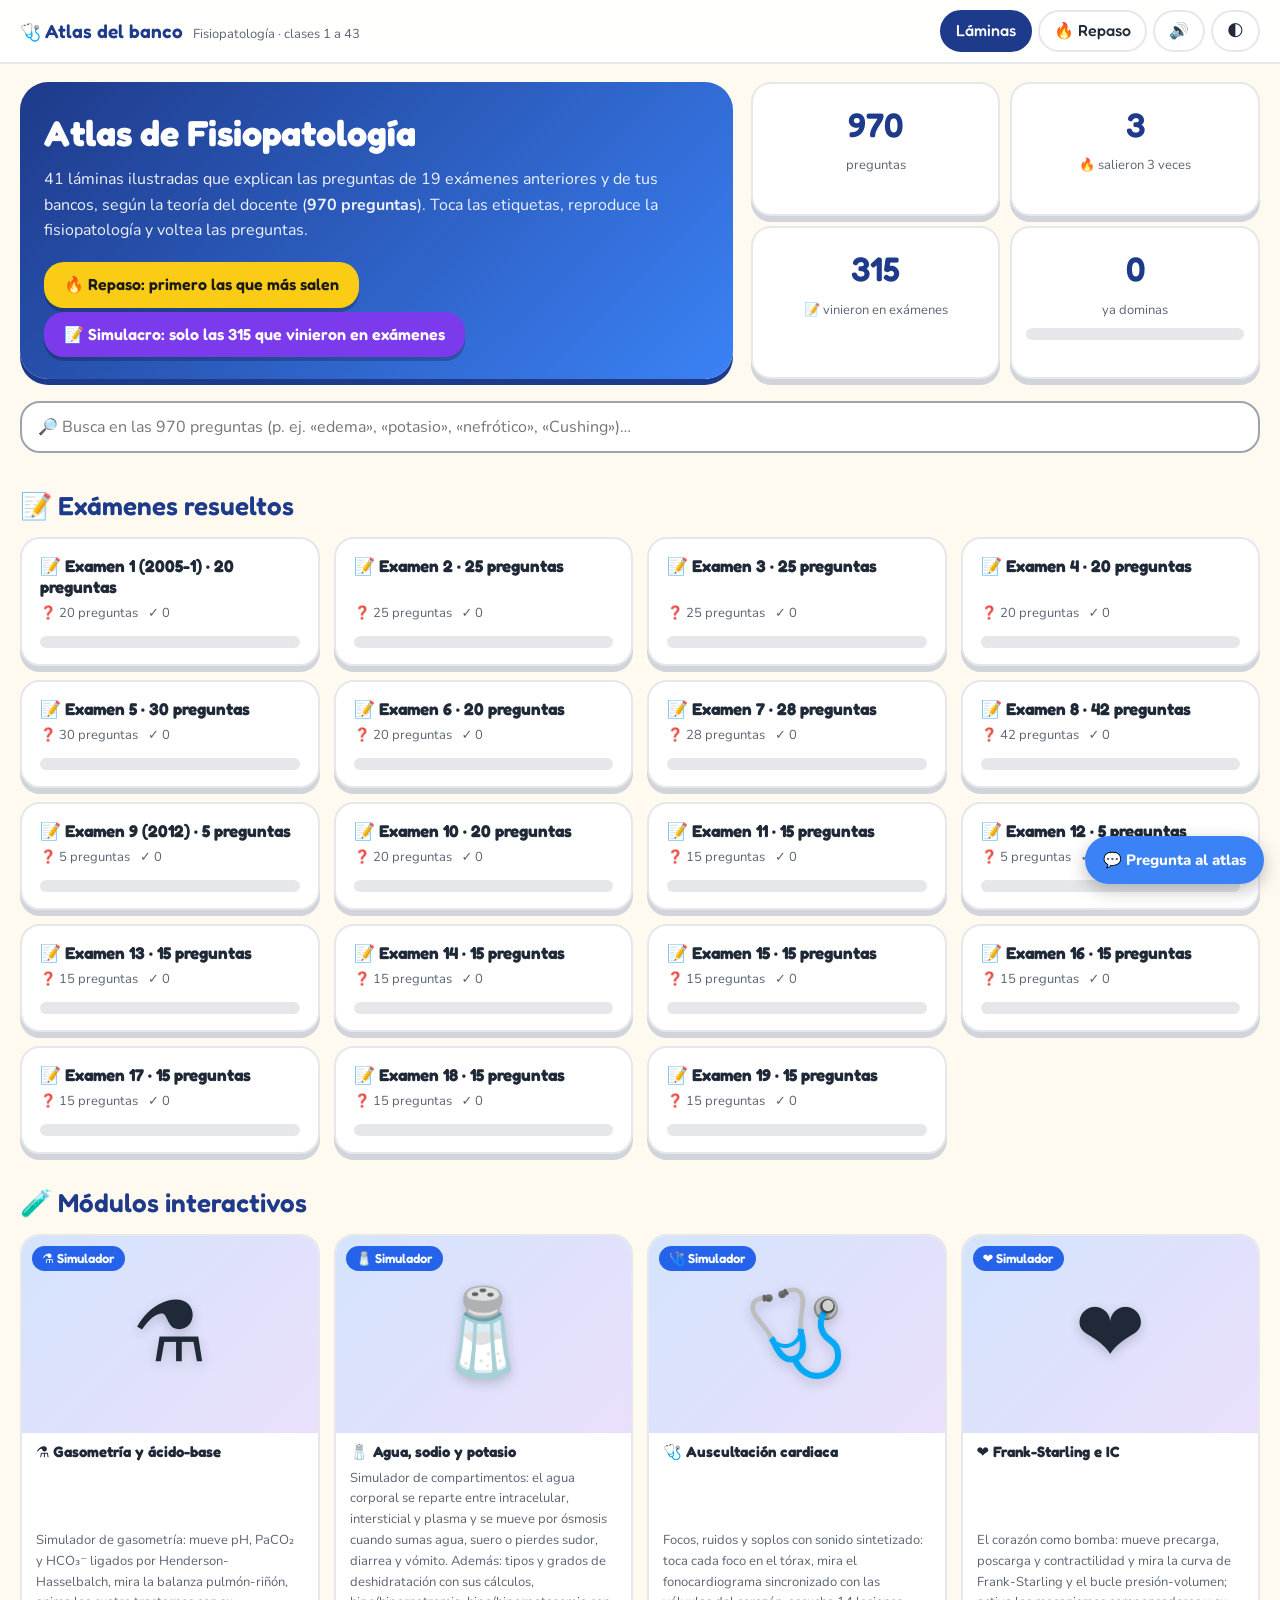
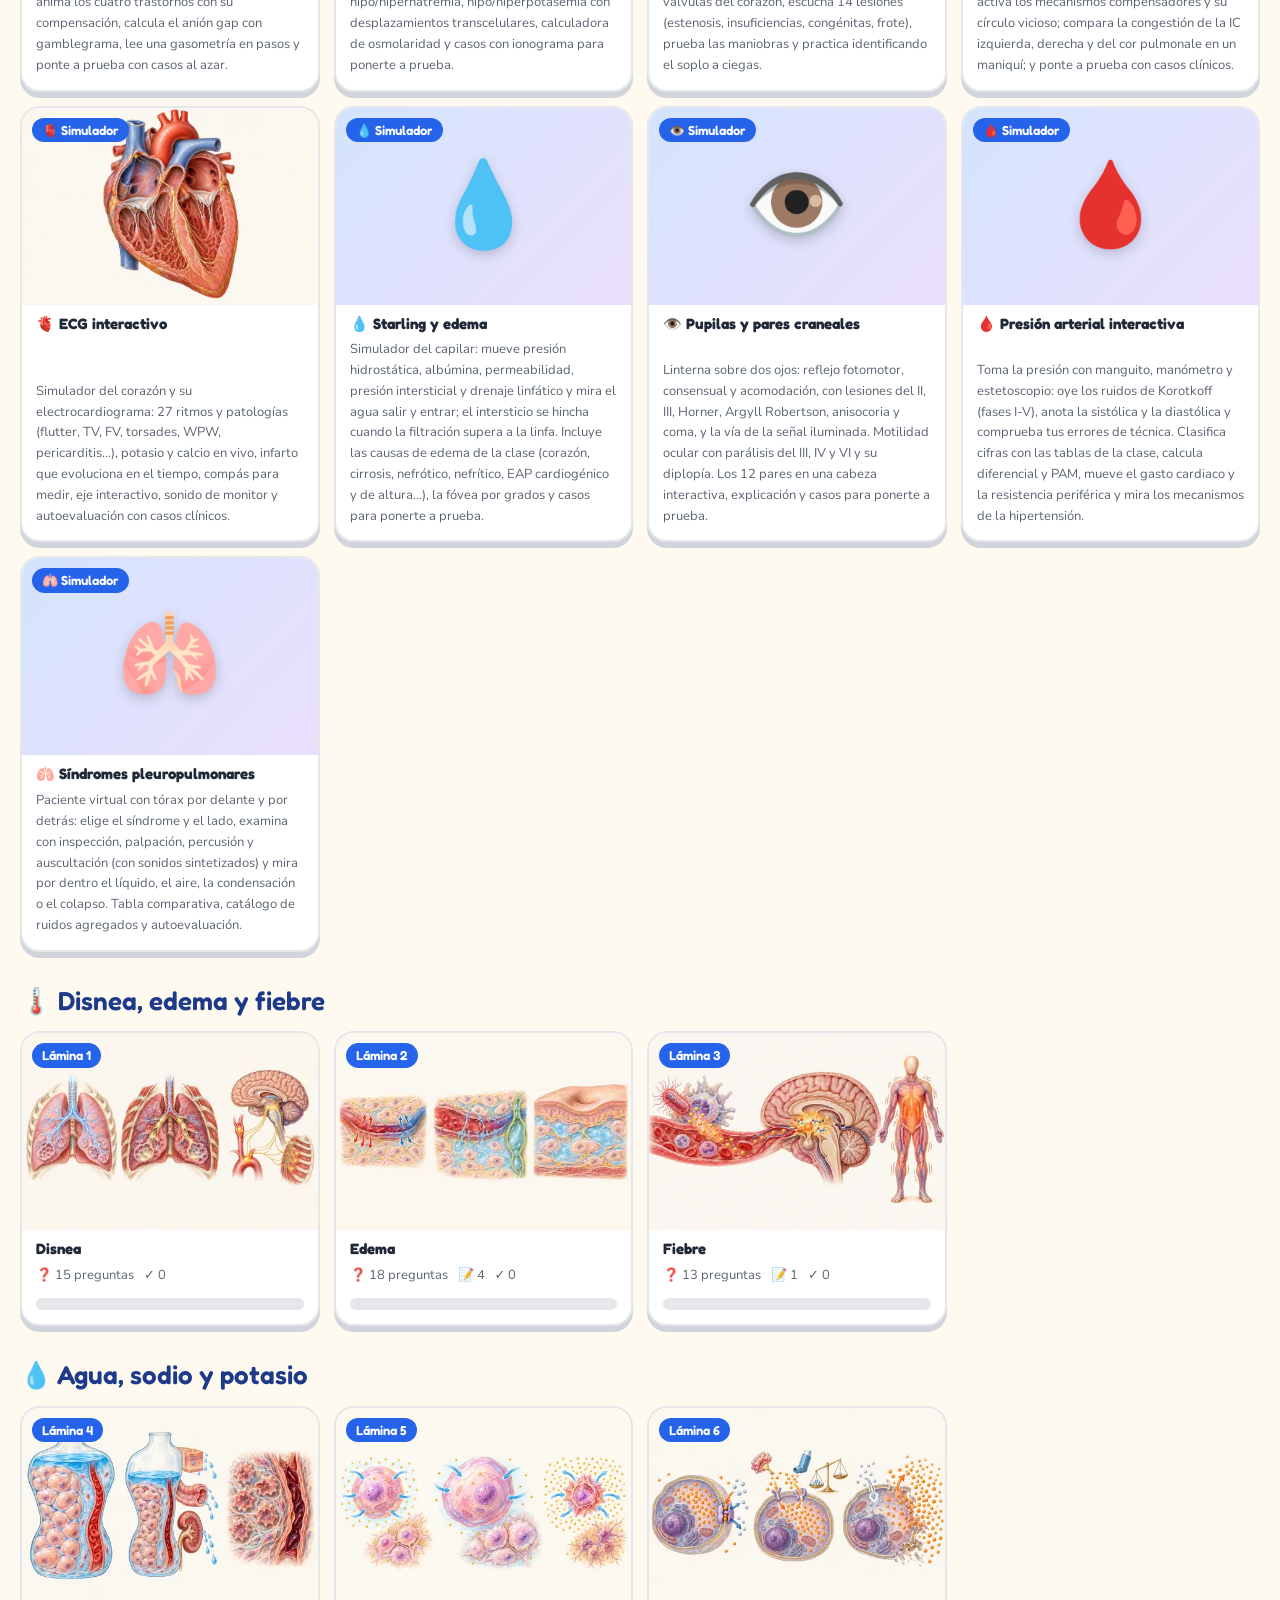
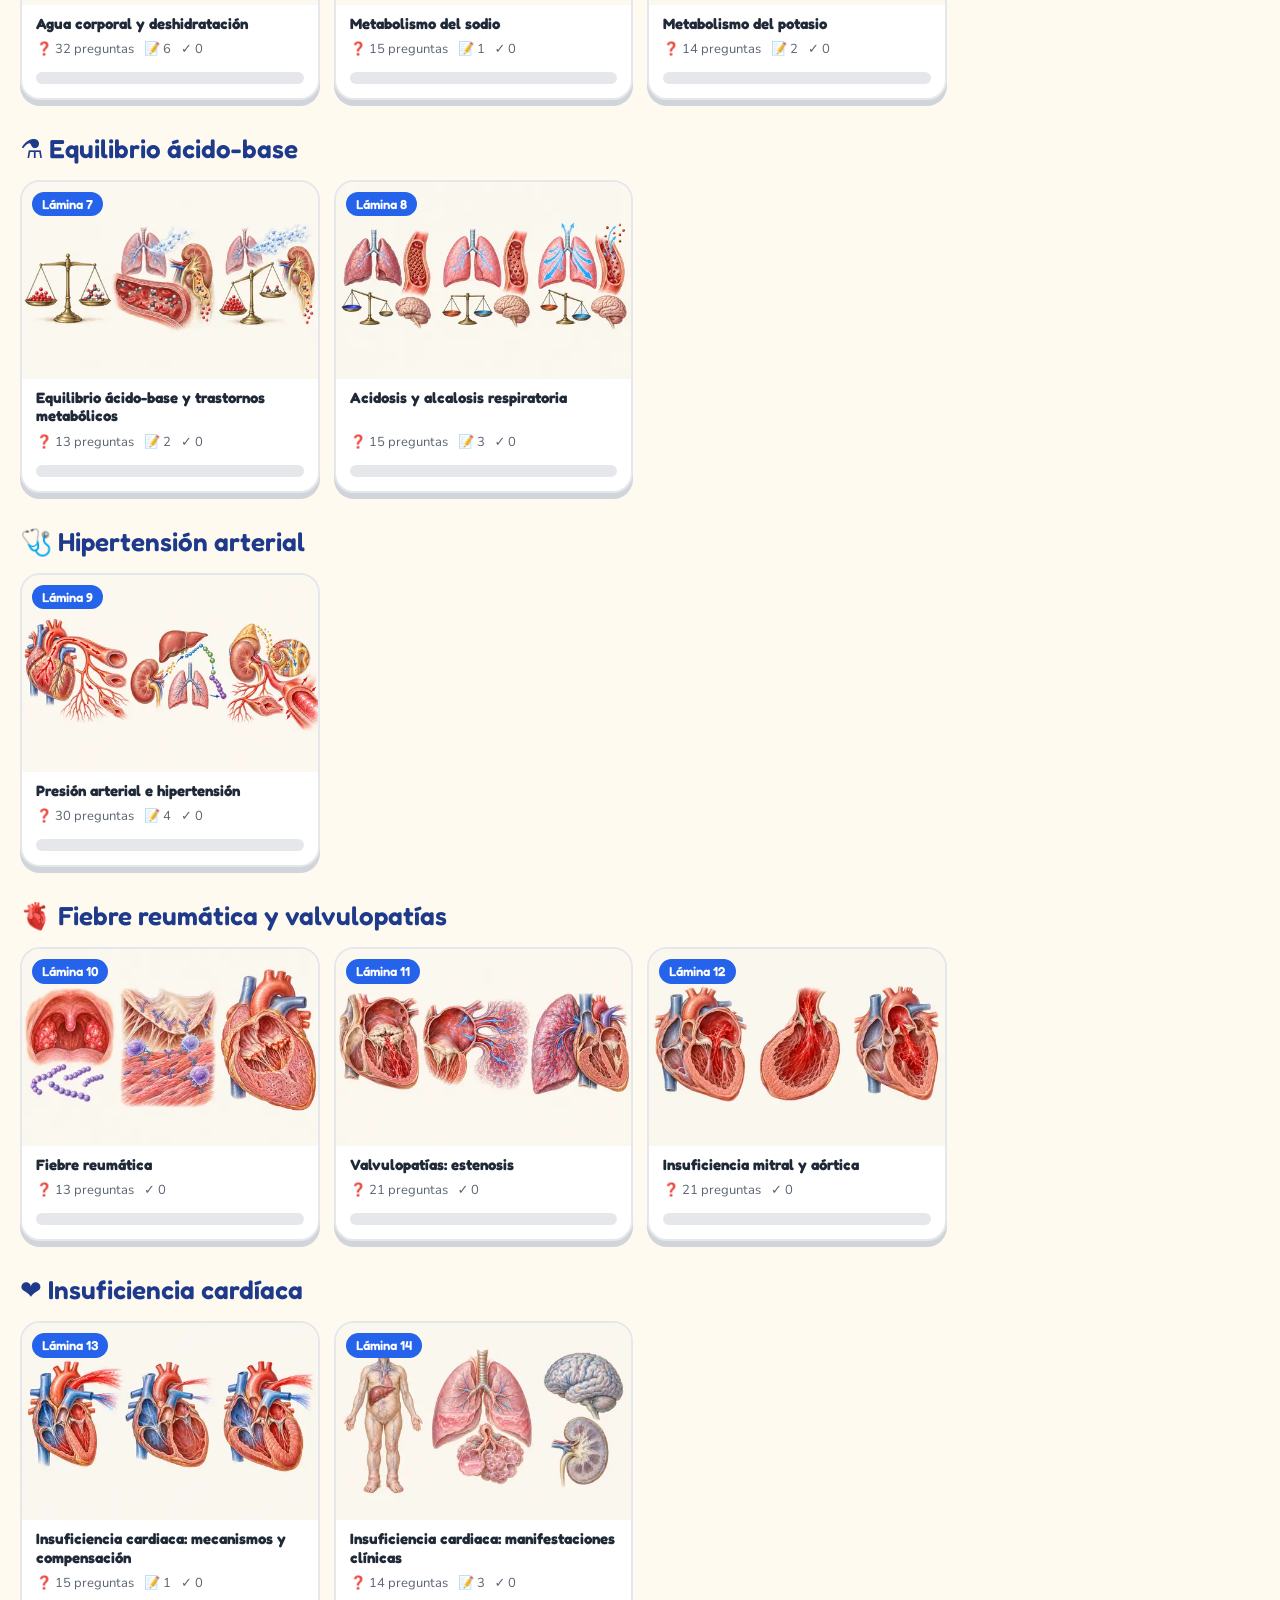
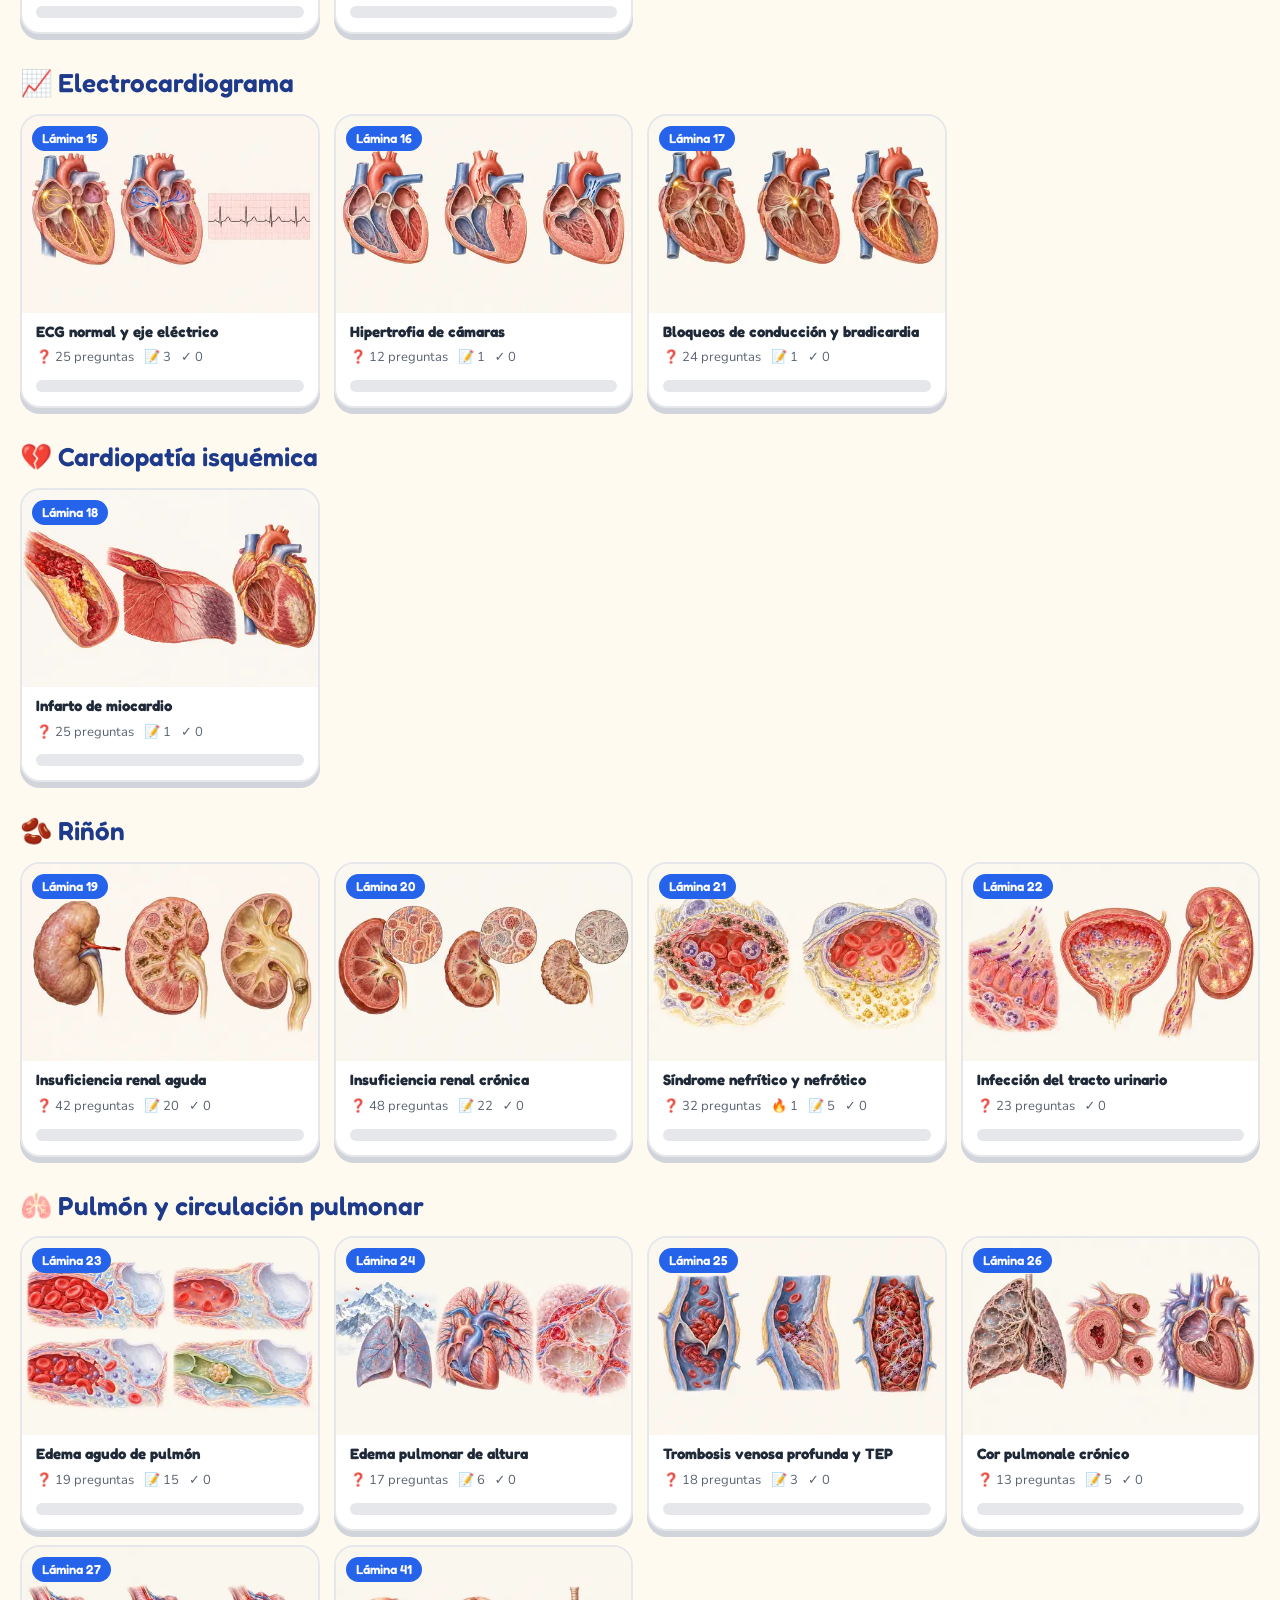
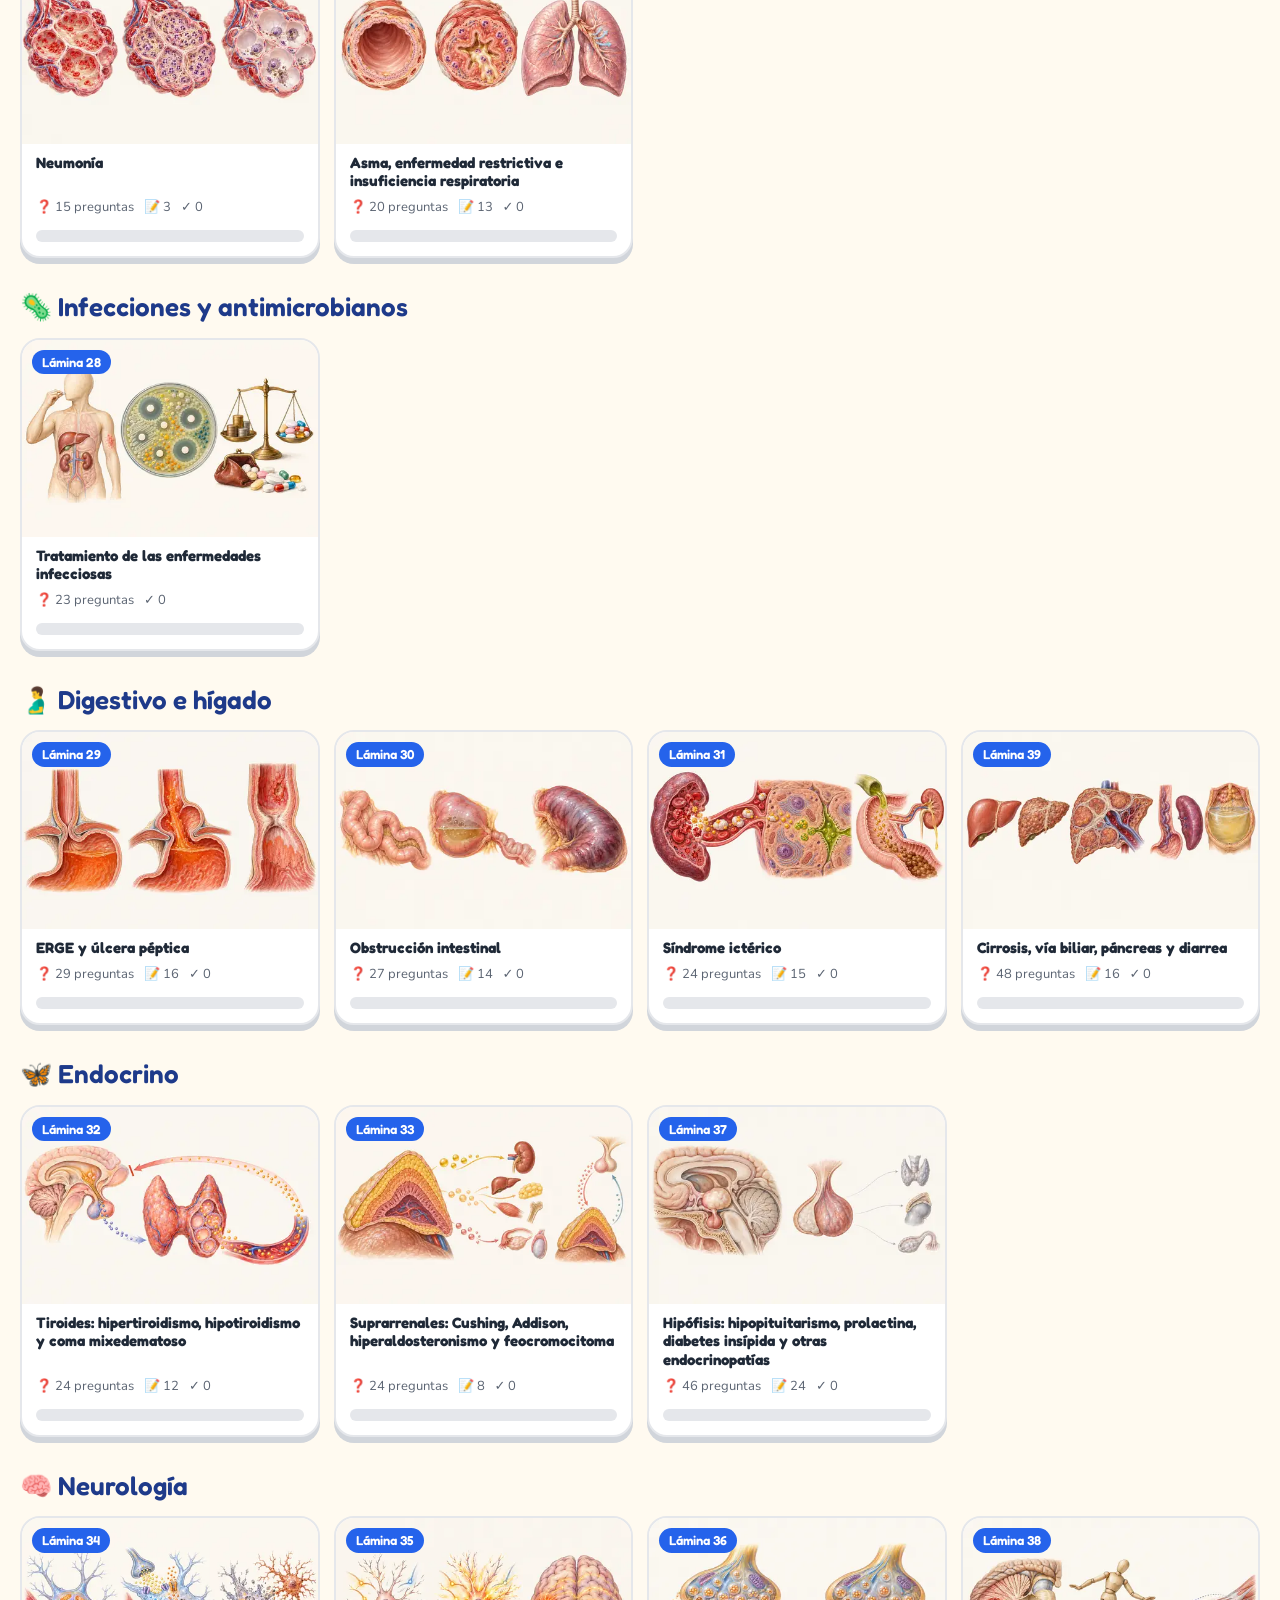
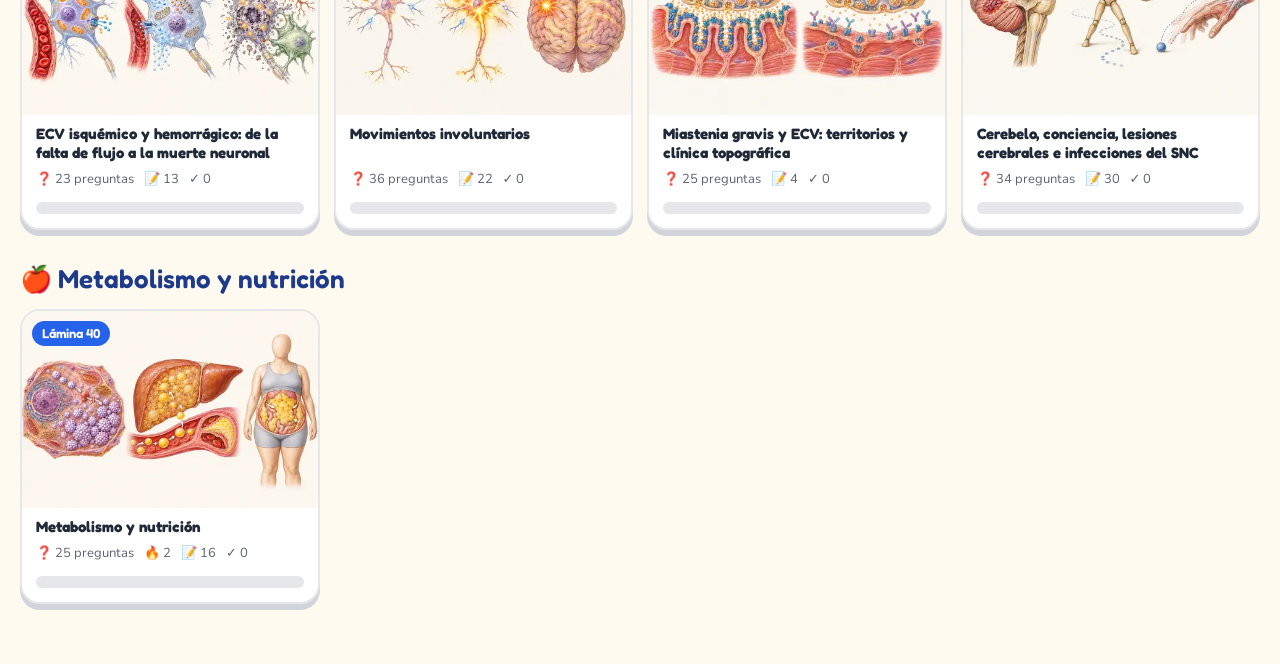
==== commit 1b85c827: "Simuladores nuevos: gasometría, auscultación, síndromes pleuropulmonares, presión arterial, Frank-St" ====
--- a/index.html
+++ b/index.html
@@ -11,8 +11,8 @@
 <meta name="apple-mobile-web-app-capable" content="yes">
 <meta name="mobile-web-app-capable" content="yes">
 <meta name="apple-mobile-web-app-title" content="Atlas Semio">
-<link rel="stylesheet" href="fonts.css?v=20261029162640">
-<link rel="stylesheet" href="app.css?v=20261029162640">
+<link rel="stylesheet" href="fonts.css?v=20261029175439">
+<link rel="stylesheet" href="app.css?v=20261029175439">
 </head>
 <body>
 <header class="barra">
@@ -25,9 +25,9 @@
 </header>
 <main id="vista"></main>
 <div id="toast" role="status"></div>
-<script src="datos.js?v=20261029162640"></script>
-<script src="app.js?v=20261029162640"></script>
-<script src="chat.js?v=20261029162640"></script>
+<script src="datos.js?v=20261029175439"></script>
+<script src="app.js?v=20261029175439"></script>
+<script src="chat.js?v=20261029175439"></script>
 <script>
 // sin internet: el service worker guarda el atlas completo la primera vez que se abre con conexión
 if ("serviceWorker" in navigator && location.protocol.startsWith("http")) {
--- a/app.css
+++ b/app.css
@@ -56,6 +56,8 @@
   display:flex;flex-direction:column;transition:transform .2s,box-shadow .2s}
 .tarj:hover{transform:translateY(-3px);box-shadow:0 8px 24px rgba(0,0,0,.14)}
 .tarj .mini{aspect-ratio:3/2;background-size:cover;background-position:center;position:relative}
+.tarj .mini.sin{display:grid;place-items:center;background:linear-gradient(135deg,color-mix(in srgb,var(--azc) 22%,var(--papel)),color-mix(in srgb,var(--mo,#7C3AED) 16%,var(--papel)))}
+.tarj .mini.sin i{font-style:normal;font-size:clamp(56px,9vw,84px);line-height:1;filter:drop-shadow(0 4px 6px rgba(0,0,0,.18))}
 .tarj .mini span{position:absolute;left:10px;top:10px;background:var(--az);color:#fff;border-radius:999px;padding:2px 10px;font-weight:700;font-size:13px}
 .tarj .cuerpo{padding:10px 14px 14px;display:flex;flex-direction:column;gap:6px;flex:1}
 .tarj .cuerpo b{font-size:15px;line-height:1.25}
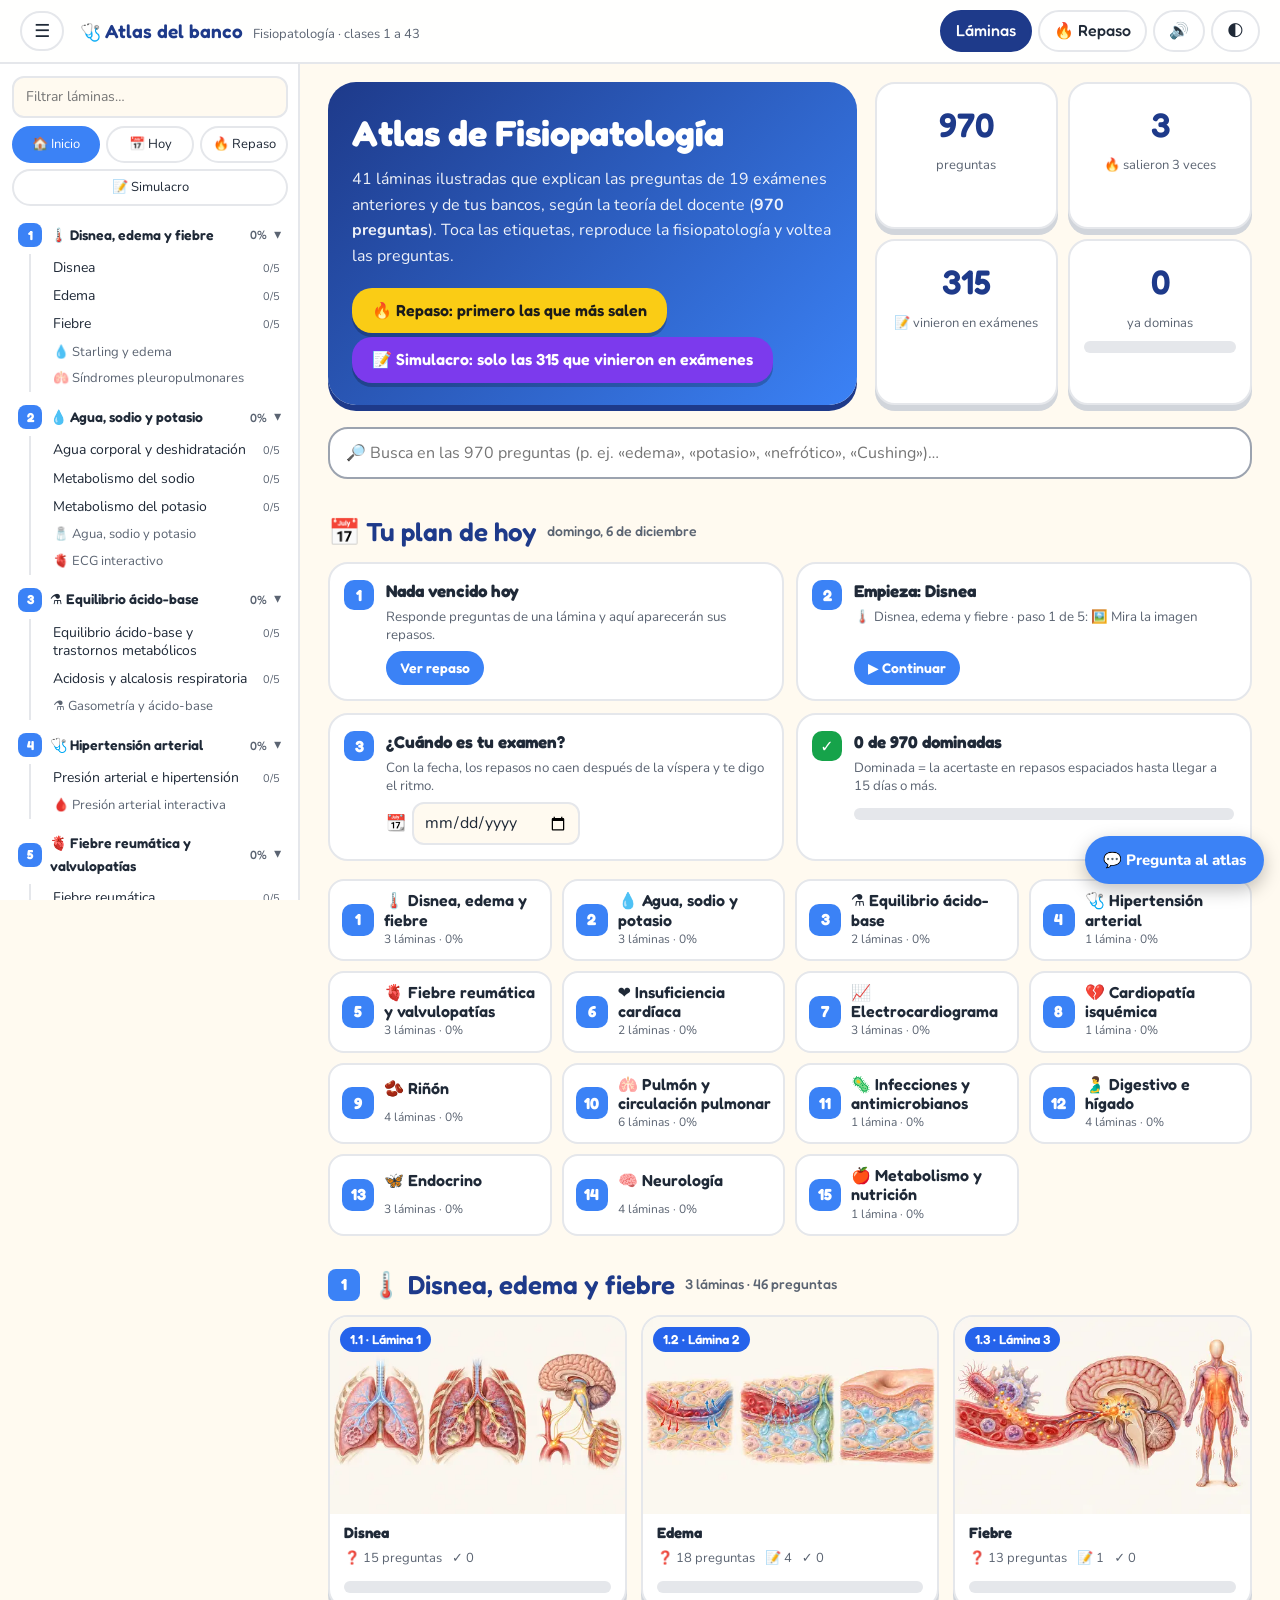
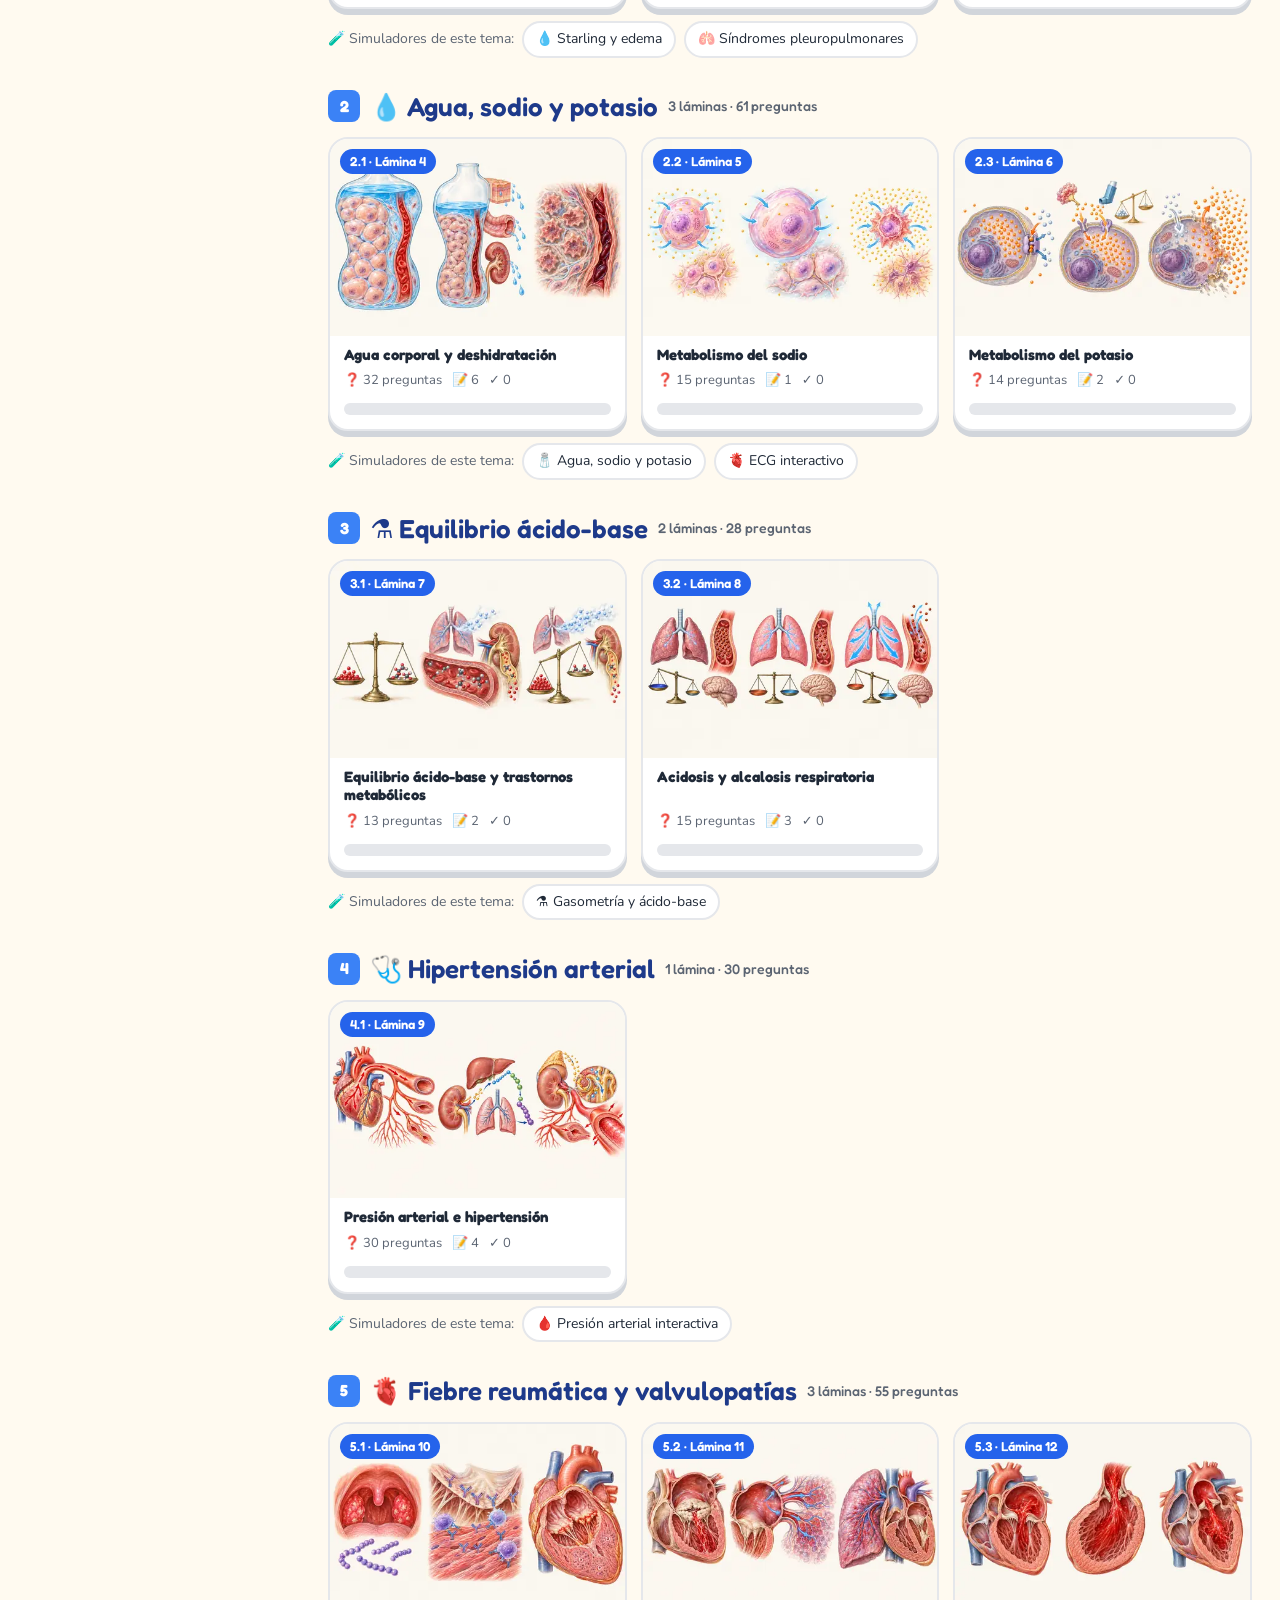
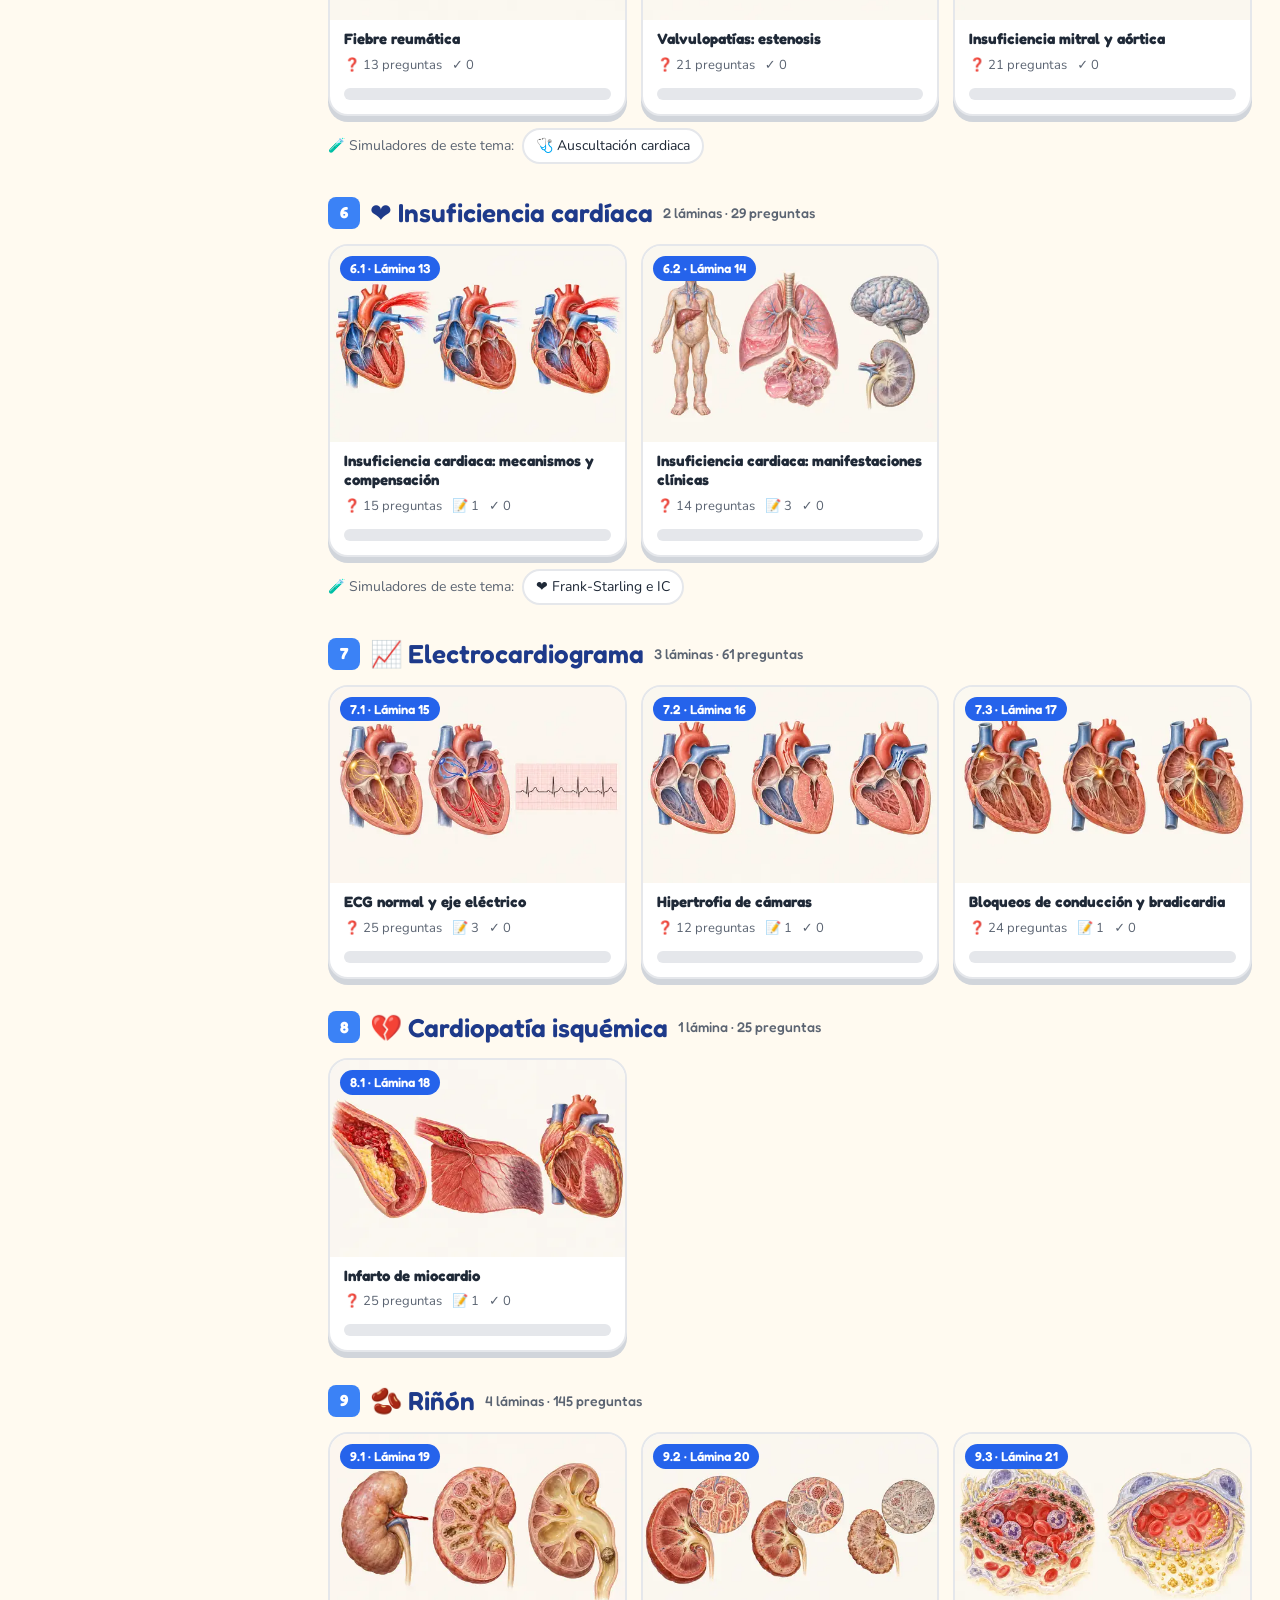
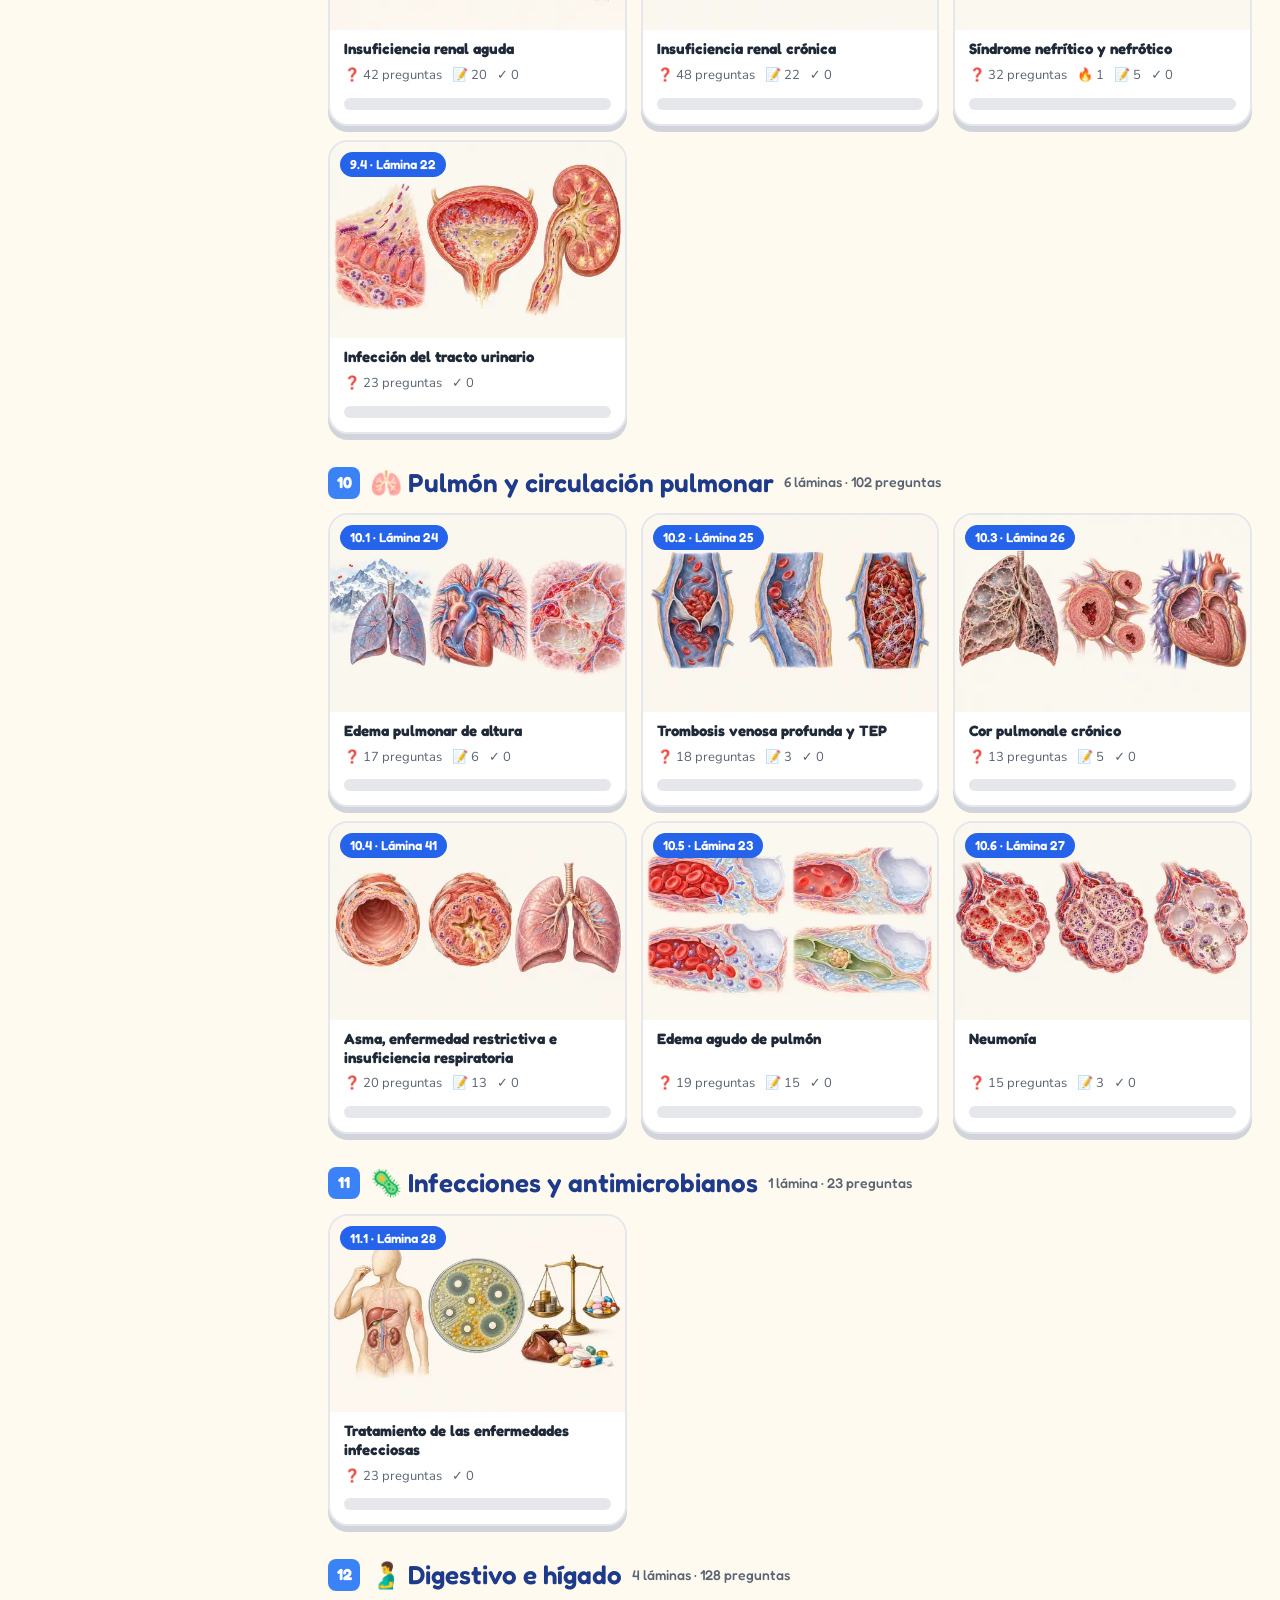
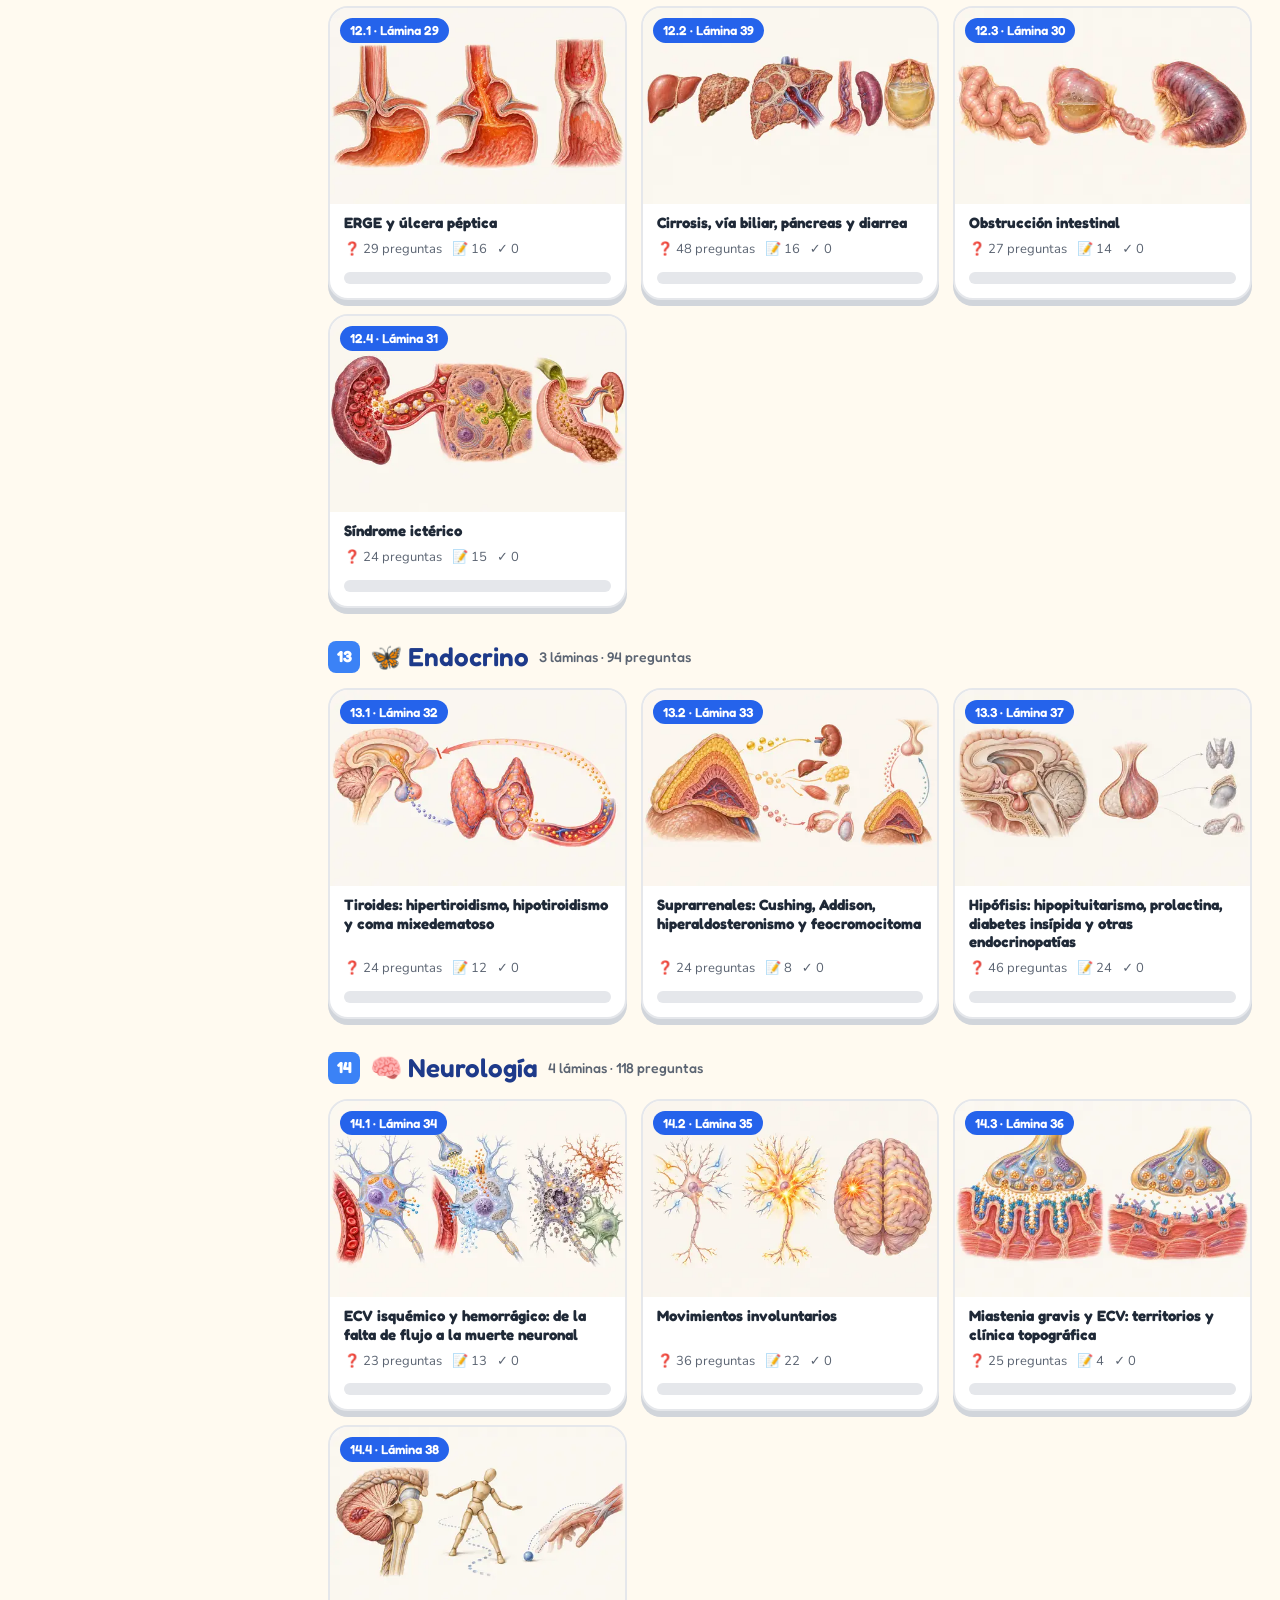
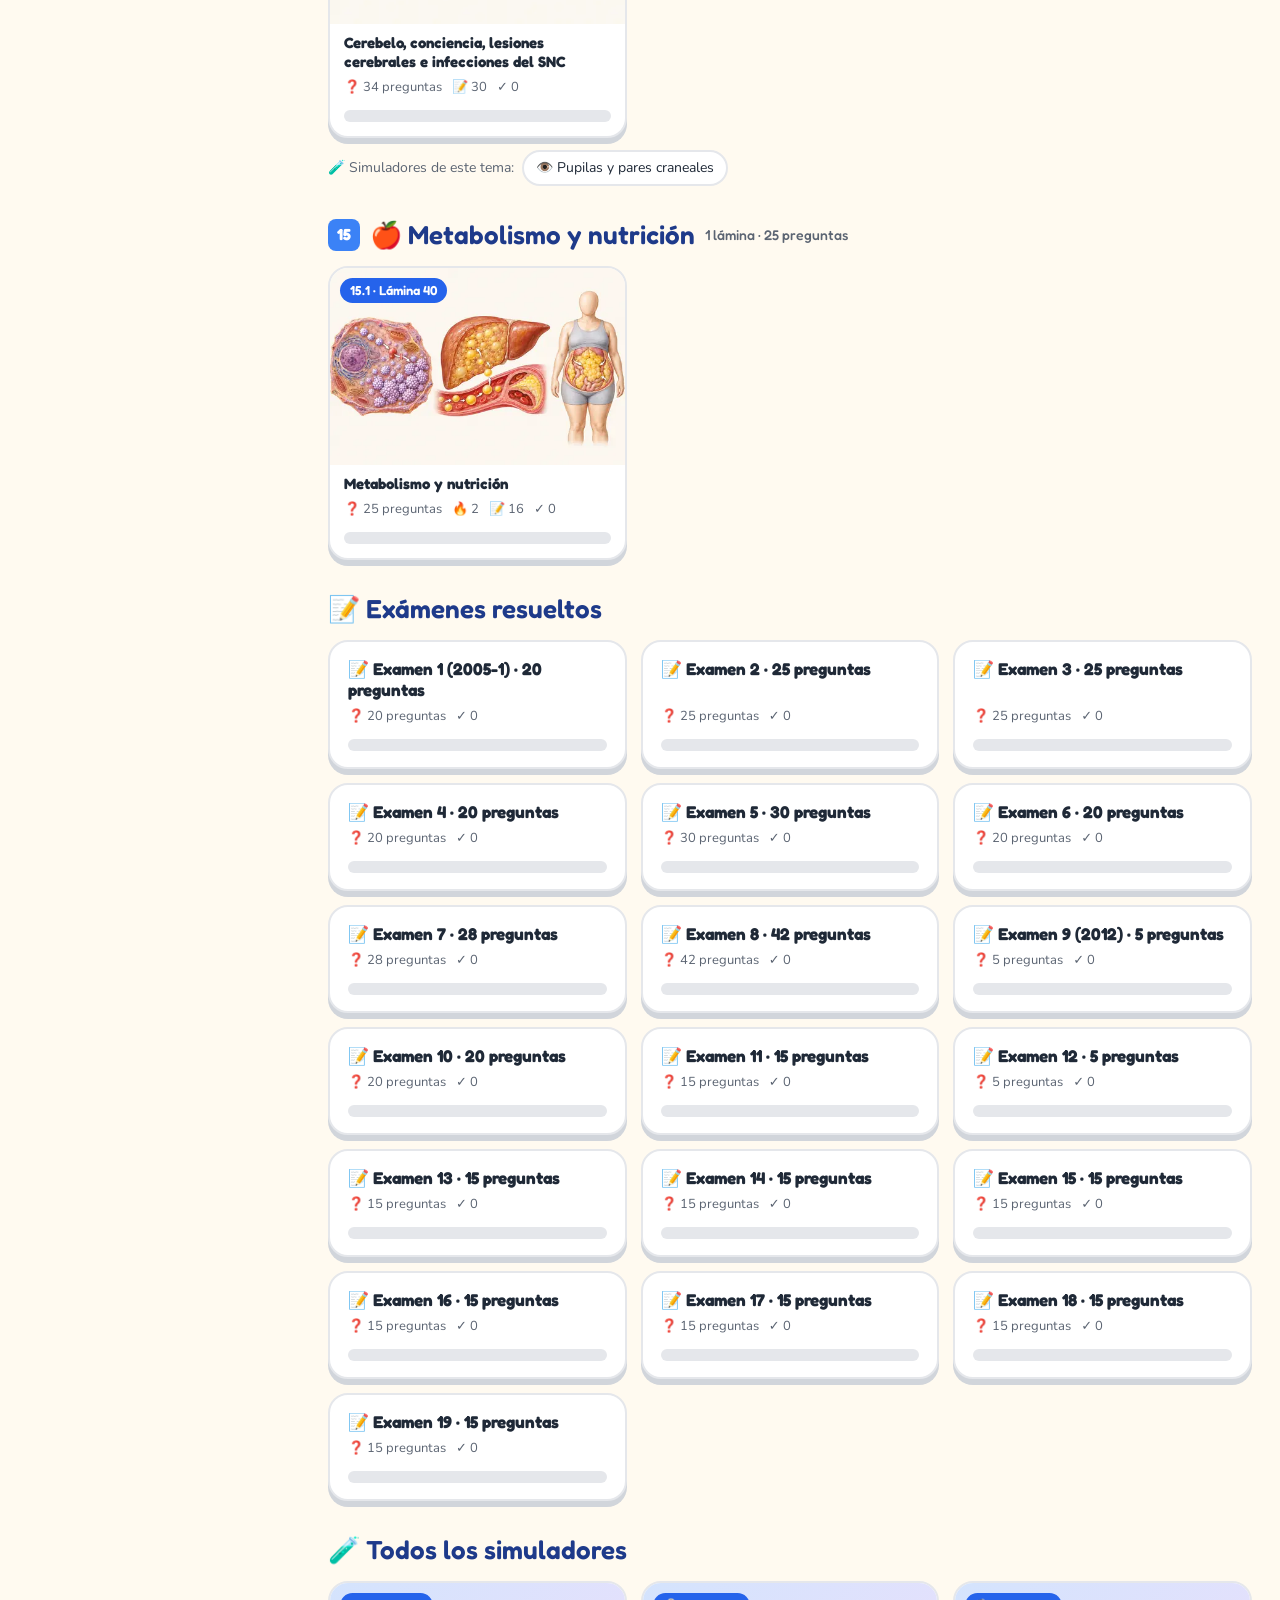
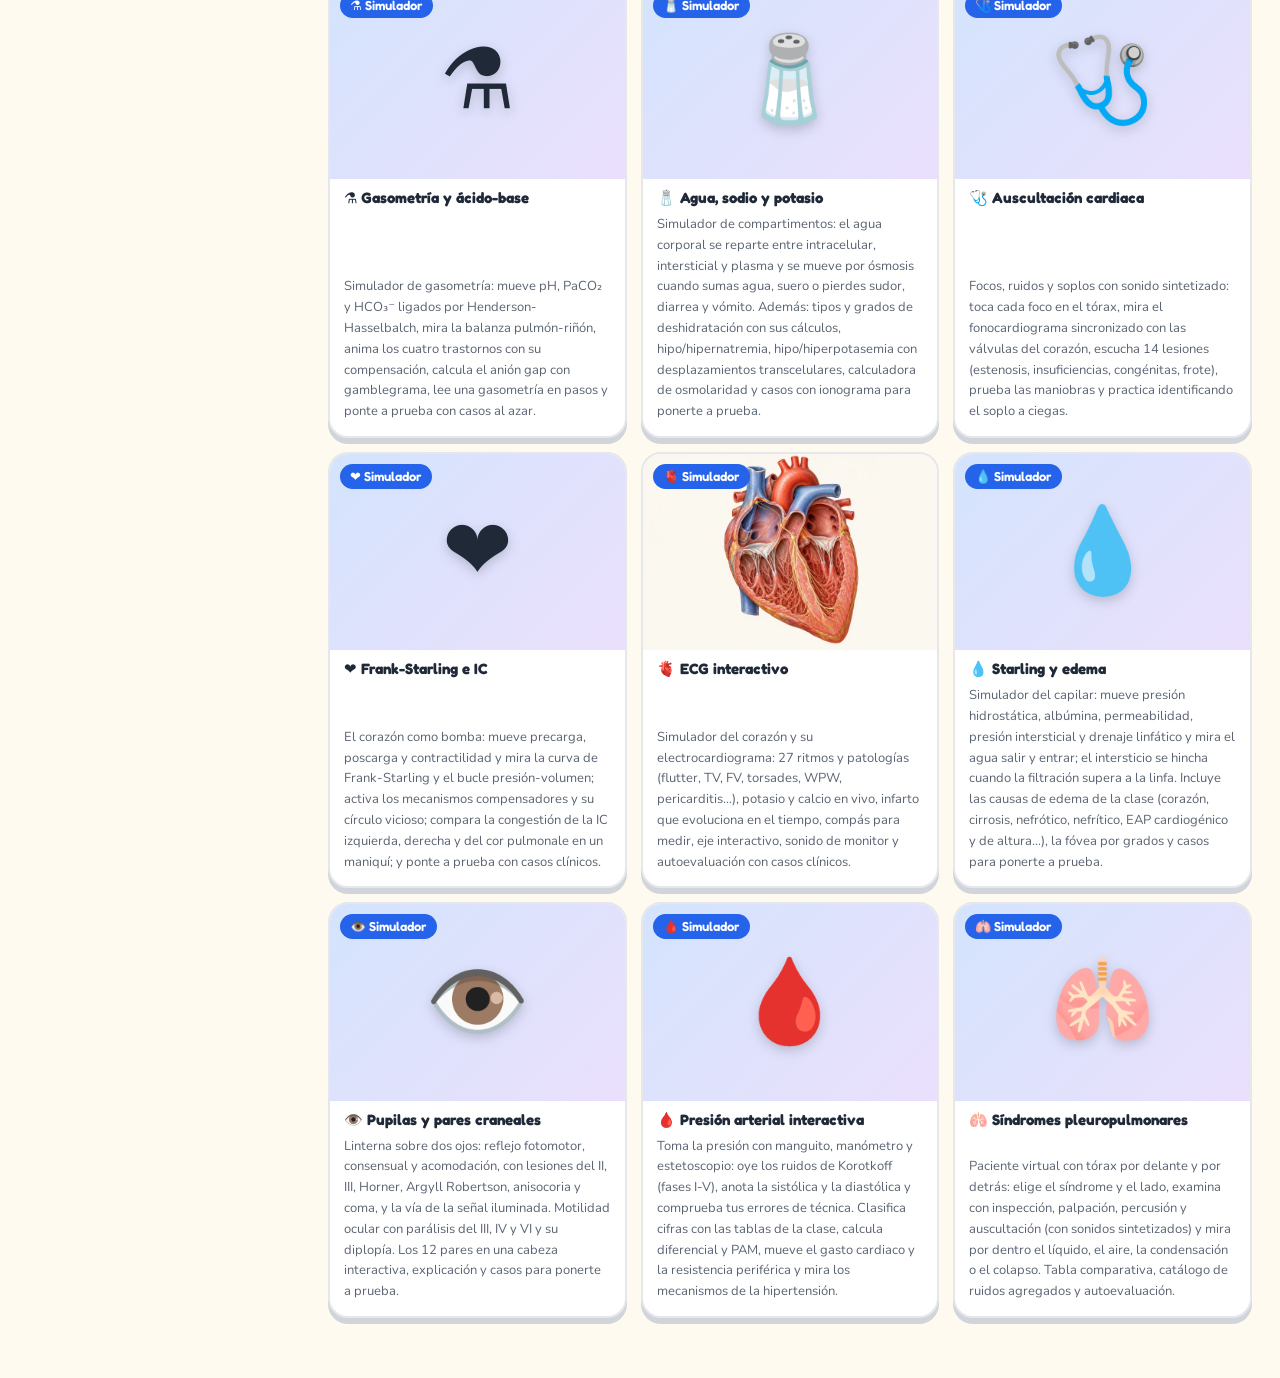
==== commit af4913f6: "feat: orden del curso, índice lateral y estudio guiado - Índice lateral fijo en PC (cajón en celular" ====
--- a/index.html
+++ b/index.html
@@ -11,8 +11,8 @@
 <meta name="apple-mobile-web-app-capable" content="yes">
 <meta name="mobile-web-app-capable" content="yes">
 <meta name="apple-mobile-web-app-title" content="Atlas Semio">
-<link rel="stylesheet" href="fonts.css?v=20261029175439">
-<link rel="stylesheet" href="app.css?v=20261029175439">
+<link rel="stylesheet" href="fonts.css?v=20261116071540">
+<link rel="stylesheet" href="app.css?v=20261116071540">
 </head>
 <body>
 <header class="barra">
@@ -25,9 +25,9 @@
 </header>
 <main id="vista"></main>
 <div id="toast" role="status"></div>
-<script src="datos.js?v=20261029175439"></script>
-<script src="app.js?v=20261029175439"></script>
-<script src="chat.js?v=20261029175439"></script>
+<script src="datos.js?v=20261116071540"></script>
+<script src="app.js?v=20261116071540"></script>
+<script src="chat.js?v=20261116071540"></script>
 <script>
 // sin internet: el service worker guarda el atlas completo la primera vez que se abre con conexión
 if ("serviceWorker" in navigator && location.protocol.startsWith("http")) {
--- a/app.css
+++ b/app.css
@@ -611,3 +611,114 @@
 .vis-ayuda{position:absolute;left:50%;top:52px;transform:translateX(-50%);background:rgba(15,23,42,.8);color:#fff;font-size:13.5px;padding:6px 12px;border-radius:999px;transition:opacity .6s;text-align:center;max-width:92vw;pointer-events:none}
 .vis-ayuda.fuera{opacity:0}
 @media (max-width:640px){.vis-mapa{width:96px;height:64px;bottom:76px}.vis-b{width:42px;height:42px}}
+
+/* ===================== ORDEN Y NAVEGACIÓN PARA PC (2026-11-16) =====================
+   Índice lateral fijo con todo el curso en orden, mapa de temas en el inicio, migas con posición,
+   pestañas en el orden de las secciones y anterior/siguiente al pie de cada lámina. */
+:root{--ind:300px;--barra:60px}
+#indice-btn{padding:6px 12px;border-radius:999px;border:2px solid var(--borde);background:var(--papel);color:var(--tx);min-height:40px;font-size:18px;line-height:1;margin-right:4px}
+.barra{justify-content:flex-start}.barra nav{margin-left:auto}
+#indice{position:fixed;top:var(--barra);left:0;bottom:0;width:var(--ind);overflow-y:auto;z-index:45;padding:12px 10px 40px 12px;
+  background:var(--papel);border-right:2px solid var(--borde);scrollbar-width:thin;font-size:14px}
+#indice .ind-buscar{width:100%;padding:8px 12px;border-radius:12px;border:2px solid var(--borde);background:var(--fondo);color:var(--tx);font:inherit;margin-bottom:8px}
+#indice .ind-acc{display:flex;gap:6px;flex-wrap:wrap;margin-bottom:10px}
+#indice .ind-acc a{flex:1;text-align:center;padding:6px 8px;border-radius:999px;border:2px solid var(--borde);text-decoration:none;color:var(--tx);font-size:13px;white-space:nowrap}
+#indice .ind-acc a.act{background:var(--azc);border-color:var(--azc);color:#fff}
+#indice details{margin:2px 0}
+#indice summary{display:flex;align-items:center;gap:8px;cursor:pointer;padding:7px 6px;border-radius:10px;list-style:none;font-family:var(--f-tit);font-weight:600}
+#indice summary::-webkit-details-marker{display:none}
+#indice summary:hover{background:color-mix(in srgb,var(--azc) 10%,transparent)}
+#indice summary .ind-g{flex:1}#indice summary small{color:var(--tx2);font-weight:500;font-size:12px}
+#indice summary::after{content:"▸";color:var(--tx2);transition:transform .15s}#indice details[open]>summary::after{transform:rotate(90deg)}
+.g-num{display:inline-grid;place-items:center;min-width:24px;height:24px;border-radius:8px;background:var(--azc);color:#fff;font-size:13px;font-family:var(--f-tit);font-weight:700;padding:0 5px}
+#indice ol{list-style:none;margin:0 0 6px;padding:0 0 0 14px;border-left:2px solid var(--borde);margin-left:17px}
+#indice li a{display:flex;align-items:baseline;gap:6px;padding:5px 8px;border-radius:8px;text-decoration:none;color:var(--tx);line-height:1.3}
+#indice li a:hover{background:color-mix(in srgb,var(--azc) 10%,transparent)}
+#indice li a.act{background:var(--azc);color:#fff}#indice li a.act .ind-p{color:#fff}
+#indice .ind-t{flex:1}
+#indice .ind-p{font-size:11px;color:var(--tx2);white-space:nowrap;font-variant-numeric:tabular-nums}#indice .ind-p.lleno{color:var(--ok)}
+#indice li.ind-mod a{color:var(--tx2);font-size:13px}
+#indice-velo{display:none}
+@media (min-width:1200px){
+  body:not(.sin-indice) main{margin-left:var(--ind);max-width:calc(100vw - var(--ind));padding-left:28px;padding-right:28px}
+  body.sin-indice #indice{display:none}
+}
+@media (max-width:1199.98px){
+  #indice{transform:translateX(-105%);transition:transform .2s;box-shadow:0 10px 40px rgba(0,0,0,.35);width:min(86vw,var(--ind))}
+  body.indice-abierto #indice{transform:none}
+  body.indice-abierto #indice-velo{display:block;position:fixed;inset:var(--barra) 0 0 0;background:rgba(0,0,0,.35);z-index:44}
+}
+.pestanas{top:var(--barra)}
+
+/* inicio: mapa del curso y grupos numerados */
+.mapa-curso{display:grid;grid-template-columns:repeat(auto-fill,minmax(210px,1fr));gap:10px;margin:18px 0 6px}
+.mapa-curso a{display:grid;grid-template-columns:auto 1fr;grid-template-rows:auto auto;column-gap:10px;align-items:center;padding:10px 12px;
+  border-radius:16px;border:2px solid var(--borde);background:var(--papel);text-decoration:none;color:var(--tx)}
+.mapa-curso a:hover{border-color:var(--azc);transform:translateY(-2px)}
+.mapa-curso i{grid-row:span 2;font-style:normal;display:grid;place-items:center;width:32px;height:32px;border-radius:10px;background:var(--azc);color:#fff;font-family:var(--f-tit);font-weight:700}
+.mapa-curso span{font-family:var(--f-tit);font-weight:600;line-height:1.2}.mapa-curso small{color:var(--tx2);font-size:12px}
+.grupo-sec{scroll-margin-top:calc(var(--barra) + 10px)}
+.grupo-sec>h2{display:flex;align-items:center;gap:10px;flex-wrap:wrap}.grupo-sec>h2 .g-num{min-width:32px;height:32px;font-size:16px}
+.grupo-sec>h2 small{font-size:14px;color:var(--tx2);font-weight:500}
+.g-mods{display:flex;flex-wrap:wrap;gap:8px;align-items:center;margin:12px 0 4px;font-size:14px;color:var(--tx2)}
+.g-mods a{padding:5px 12px;border-radius:999px;border:2px solid var(--borde);background:var(--papel);text-decoration:none;color:var(--tx)}
+.g-mods a:hover{border-color:var(--azc)}
+
+/* lámina: migas, módulos en las pestañas y anterior / siguiente al pie */
+.migas a{text-decoration:none}.migas span{color:var(--tx2)}
+.pestanas a.p-mod{border-style:dashed}
+.pie-lam{display:grid;grid-template-columns:1fr 1fr;gap:14px;margin:40px 0 10px}
+.pie-lam .sigl{display:flex;flex-direction:column;gap:4px;padding:16px 20px;border-radius:20px;border:2px solid var(--borde);background:var(--papel);text-decoration:none;color:var(--tx)}
+.pie-lam .sigl:hover{border-color:var(--azc);transform:translateY(-2px)}
+.pie-lam .sig{text-align:right}.pie-lam small{color:var(--tx2)}.pie-lam b{font-family:var(--f-tit);font-size:18px;color:var(--az)}
+h2[id]{scroll-margin-top:calc(var(--barra) + 70px)}
+@media (max-width:820px){.pie-lam{grid-template-columns:1fr}.mapa-curso{grid-template-columns:1fr 1fr}}
+
+/* ===================== ESTUDIO GUIADO (skill estudiar, 2026-11-16) =====================
+   Plan de hoy, ruta de cada lámina, repaso de hoy con semáforo y estado en el índice. */
+.plan-hoy{margin:18px 0 8px}.plan-hoy h2{margin-bottom:10px}.plan-hoy h2 small{font-size:14px;color:var(--tx2);font-weight:500}
+.plan-grid{display:grid;grid-template-columns:repeat(4,minmax(0,1fr));gap:12px}
+.plan-c{position:relative;display:flex;flex-direction:column;gap:6px;padding:16px 16px 14px 56px;border-radius:20px;border:2px solid var(--borde);
+  background:var(--papel);color:var(--tx);text-decoration:none;min-height:130px}
+a.plan-c:hover{border-color:var(--azc);transform:translateY(-2px)}
+.plan-c b{font-family:var(--f-tit);font-size:17px;line-height:1.25}.plan-c small{color:var(--tx2);line-height:1.4}
+.plan-n{position:absolute;left:14px;top:16px;display:grid;place-items:center;width:30px;height:30px;border-radius:10px;background:var(--azc);color:#fff;font-family:var(--f-tit);font-weight:700}
+.plan-btn{margin-top:auto;align-self:flex-start;padding:6px 14px;border-radius:999px;background:var(--azc);color:#fff;font-family:var(--f-tit);font-weight:600;font-size:14px}
+.plan-c.rep.urge{border-color:#F59E0B;background:color-mix(in srgb,#F59E0B 10%,var(--papel))}.plan-c.rep.urge .plan-n,.plan-c.rep.urge .plan-btn{background:#D97706}
+.plan-c.sim .plan-n,.plan-c.sim .plan-btn{background:#7C3AED}
+.plan-c.dom .plan-n{background:var(--ok,#16A34A)}
+.plan-fecha{display:flex;align-items:center;gap:6px;margin-top:auto}
+.plan-fecha input{padding:6px 10px;border-radius:12px;border:2px solid var(--borde);background:var(--fondo);color:var(--tx);font:inherit;color-scheme:light dark}
+@media (max-width:1400px){.plan-grid{grid-template-columns:repeat(2,minmax(0,1fr))}}
+@media (max-width:640px){.plan-grid{grid-template-columns:1fr}}
+
+.ruta-est{display:flex;flex-wrap:wrap;align-items:center;gap:6px;margin:4px 0 8px;font-size:14px}
+.ruta-est .ruta-t{font-family:var(--f-tit);font-weight:600;color:var(--tx2);margin-right:4px}
+.ruta-est a{display:inline-flex;align-items:center;gap:6px;padding:4px 12px 4px 4px;border-radius:999px;border:2px solid var(--borde);text-decoration:none;color:var(--tx2);background:var(--papel)}
+.ruta-est a i{font-style:normal;display:grid;place-items:center;width:22px;height:22px;border-radius:50%;background:var(--borde);color:var(--tx);font-size:12px;font-weight:700}
+.ruta-est a.hecho{color:var(--tx);border-color:color-mix(in srgb,var(--ok,#16A34A) 60%,var(--borde))}.ruta-est a.hecho i{background:var(--ok,#16A34A);color:#fff}
+.ruta-est a.sig{color:var(--tx);border-color:#F59E0B;box-shadow:0 0 0 3px color-mix(in srgb,#F59E0B 25%,transparent)}.ruta-est a.sig i{background:#F59E0B;color:#fff}
+.ruta-est>b{color:var(--tx2);font-weight:400}
+.ruta-est .ruta-msg{flex-basis:100%;color:var(--tx2);font-size:13px;margin-left:2px}.ruta-est .ruta-msg:empty{display:none}
+
+#indice .ind-acc a.urge{border-color:#F59E0B}#indice .ind-acc a b{background:#D97706;color:#fff;border-radius:999px;padding:0 6px;font-size:11px}
+#indice .ind-v{font-size:11px;color:#D97706;white-space:nowrap}
+#indice .ind-r{font-size:11px;color:var(--tx2);white-space:nowrap;min-width:26px;text-align:right}
+#indice .ind-r.medio{color:#D97706}#indice .ind-r.lleno{color:var(--ok,#16A34A);font-weight:700}
+#indice li a.act .ind-r,#indice li a.act .ind-v{color:#fff}
+
+.hoy-barra{display:flex;flex-wrap:wrap;justify-content:space-between;gap:6px 14px;margin:6px 0 10px;color:var(--tx2);font-size:14px}.hoy-barra .barra-prog{flex-basis:100%}
+.sin-marcar .marcar{display:none}
+.semaforo{display:grid;grid-template-columns:repeat(4,1fr);gap:10px;margin:14px 0 6px}
+.semaforo button{display:flex;flex-direction:column;gap:2px;padding:12px;border-radius:16px;border:2px solid var(--borde);background:var(--papel);color:var(--tx)}
+.semaforo button b{font-family:var(--f-tit);font-size:16px}.semaforo button small{color:var(--tx2);font-size:12px}
+.semaforo .s-otra:hover{border-color:#DC2626}.semaforo .s-dificil:hover{border-color:#F59E0B}.semaforo .s-bien:hover{border-color:#16A34A}.semaforo .s-facil:hover{border-color:#2563EB}
+.hoy-ayuda{color:var(--tx2);text-align:center;margin:8px 0}
+.editar{color:#DC2626}
+.hoy-fin{text-align:center;padding:30px 20px;border-radius:24px;border:2px solid var(--borde);background:var(--papel);margin-top:14px}
+.hoy-fin .hoy-ic{font-size:54px}.hoy-fin .nav{justify-content:center}
+@media (max-width:640px){.semaforo{grid-template-columns:1fr 1fr}}
+/* barra en celular: con el ☰ el título no debe partirse en varias líneas */
+.marca{white-space:nowrap;overflow:hidden;text-overflow:ellipsis;min-width:0;flex:0 1 auto}
+.barra nav{flex-shrink:0}
+@media (max-width:560px){.marca b{display:none}.barra nav{gap:4px}.barra nav a,.barra nav button{padding:5px 8px}}
